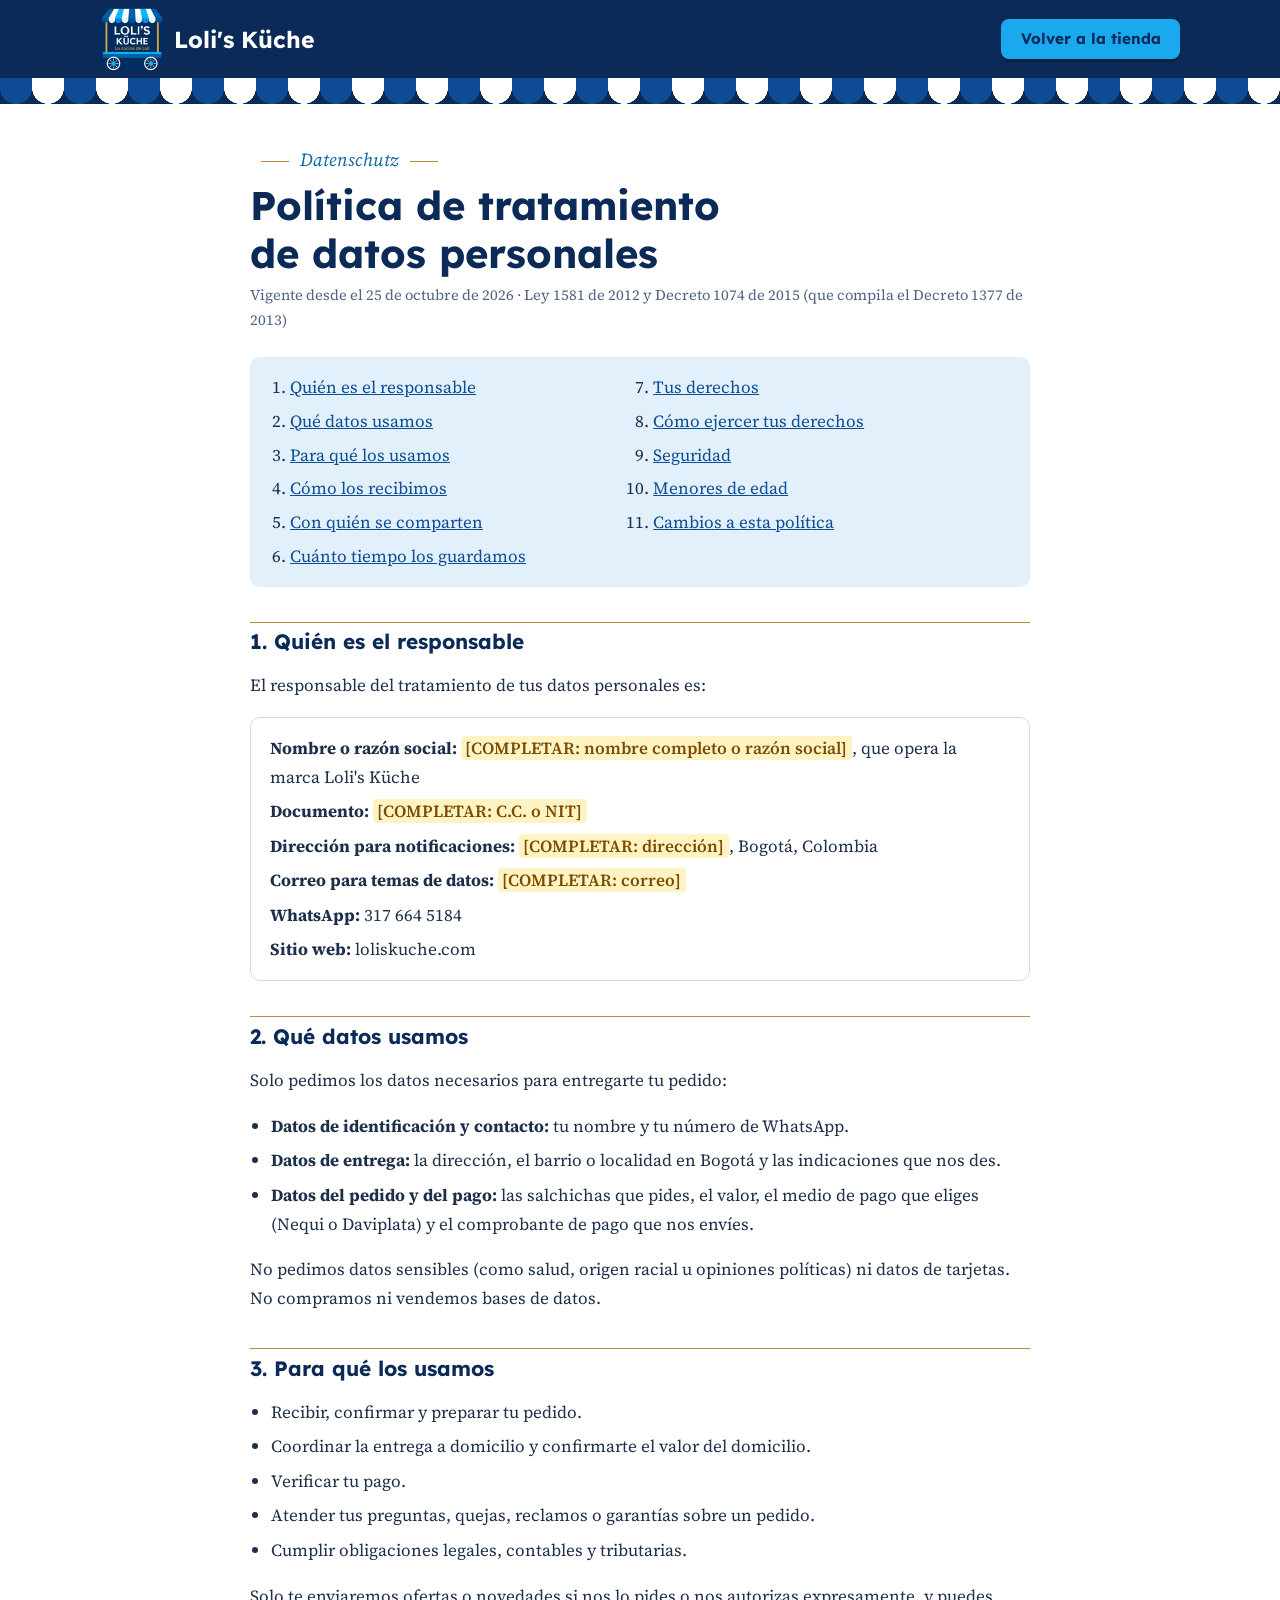
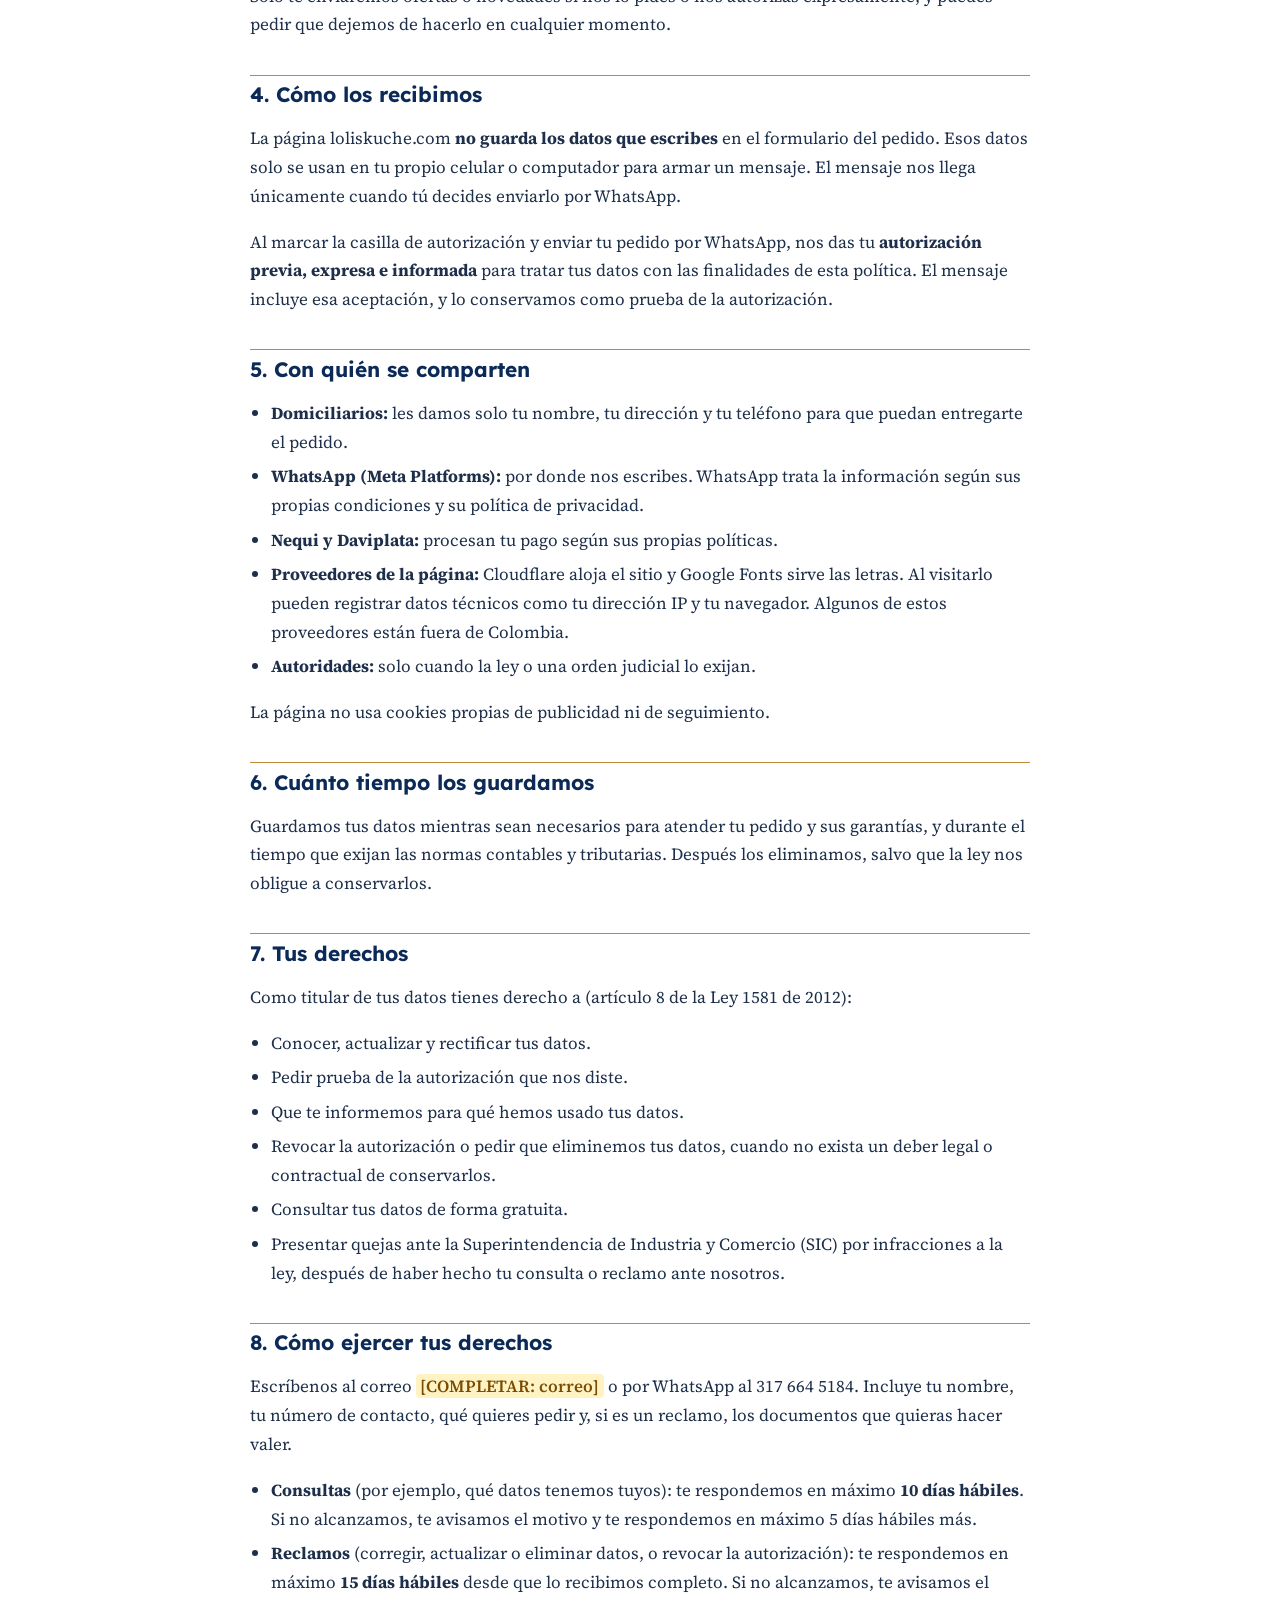
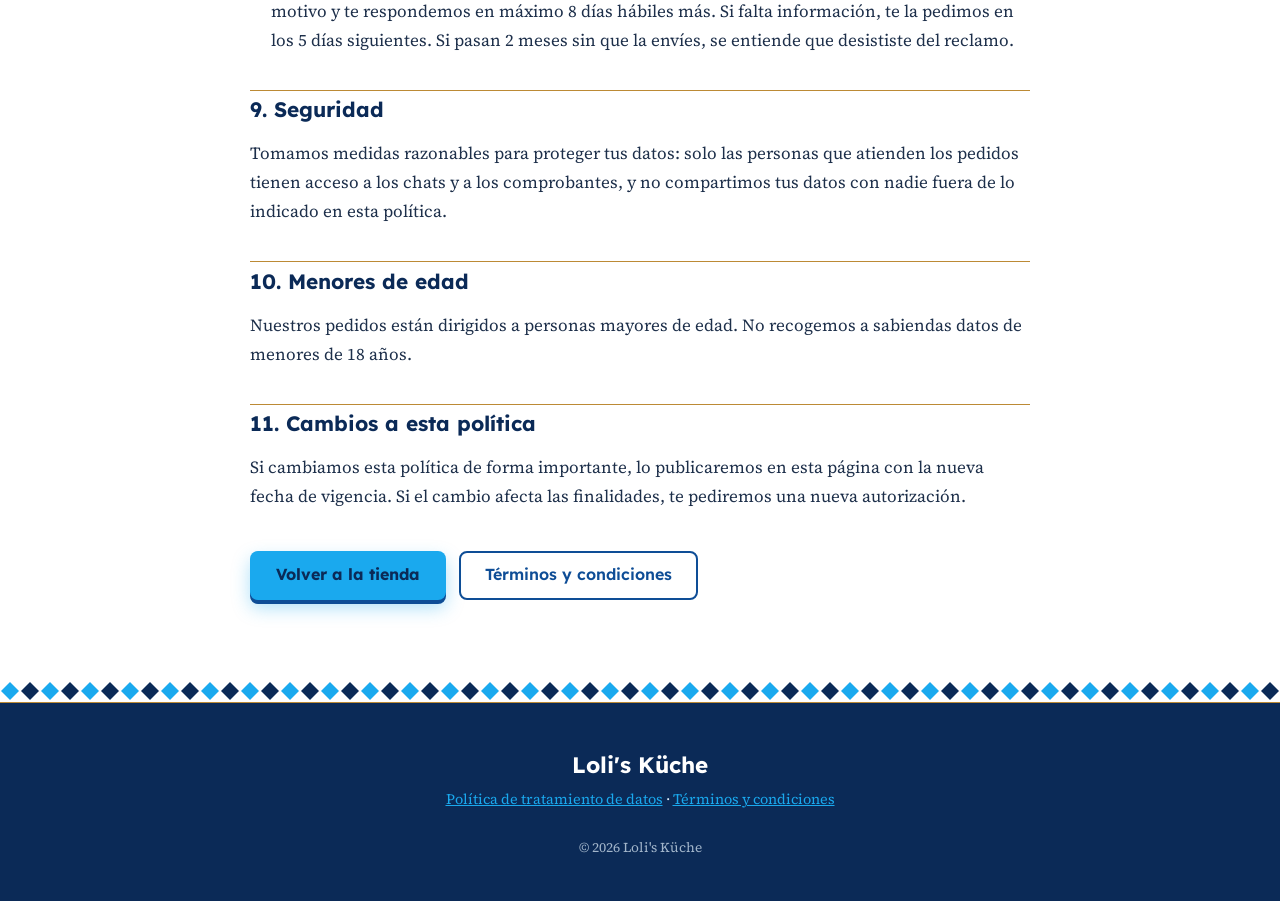
==== privacidad.html @ 1d2d557b "Política de datos, términos y autorización en el pedido - privacidad.html: política de tratamiento d" ====
<!DOCTYPE html>
<html lang="es-CO">
<head>
  <meta charset="utf-8">
  <meta name="viewport" content="width=device-width, initial-scale=1">
  <title>Política de tratamiento de datos | Loli's Küche</title>
  <meta name="description" content="Política de tratamiento de datos personales de Loli's Küche, conforme a la Ley 1581 de 2012: qué datos usamos, para qué, tus derechos y cómo ejercerlos.">
  <link rel="canonical" href="https://loliskuche.com/privacidad">
  <meta name="theme-color" content="#0B2A57">
  <link rel="icon" href="img/marca/logo-mark.png" type="image/png">
  <link rel="preconnect" href="https://fonts.googleapis.com">
  <link rel="preconnect" href="https://fonts.gstatic.com" crossorigin>
  <link href="https://fonts.googleapis.com/css2?family=Lexend:wght@400;600;700&family=Source+Serif+4:ital,wght@0,400;0,600;1,400&display=swap" rel="stylesheet">
  <link rel="stylesheet" href="css/styles.css">
</head>
<body class="legal-page">

  <header class="topbar">
    <div class="topbar__inner wrap">
      <a href="./" class="brand" aria-label="Loli's Küche, volver al inicio">
        <img src="img/marca/logo-mark-128.webp" alt="" class="brand__logo" width="64" height="64">
        <span class="brand__name">Loli's Küche</span>
      </a>
      <a href="./#menu" class="btn btn--cta">Volver a la tienda</a>
    </div>
    <div class="awning" aria-hidden="true"></div>
  </header>

  <main class="legal wrap">
    <p class="eyebrow">Datenschutz</p>
    <h1>Política de tratamiento de datos personales</h1>
    <p class="legal__meta">Vigente desde el 25 de octubre de 2026 · Ley 1581 de 2012 y Decreto 1074 de 2015 (que compila el Decreto 1377 de 2013)</p>

    <nav class="legal__toc" aria-label="Contenido">
      <ol>
        <li><a href="#responsable">Quién es el responsable</a></li>
        <li><a href="#datos">Qué datos usamos</a></li>
        <li><a href="#finalidades">Para qué los usamos</a></li>
        <li><a href="#como">Cómo los recibimos</a></li>
        <li><a href="#terceros">Con quién se comparten</a></li>
        <li><a href="#conservacion">Cuánto tiempo los guardamos</a></li>
        <li><a href="#derechos">Tus derechos</a></li>
        <li><a href="#procedimiento">Cómo ejercer tus derechos</a></li>
        <li><a href="#seguridad">Seguridad</a></li>
        <li><a href="#menores">Menores de edad</a></li>
        <li><a href="#cambios">Cambios a esta política</a></li>
      </ol>
    </nav>

    <section id="responsable">
      <h2>1. Quién es el responsable</h2>
      <p>El responsable del tratamiento de tus datos personales es:</p>
      <ul class="legal__card">
        <li><strong>Nombre o razón social:</strong> <mark class="fill">[COMPLETAR: nombre completo o razón social]</mark>, que opera la marca Loli's Küche</li>
        <li><strong>Documento:</strong> <mark class="fill">[COMPLETAR: C.C. o NIT]</mark></li>
        <li><strong>Dirección para notificaciones:</strong> <mark class="fill">[COMPLETAR: dirección]</mark>, Bogotá, Colombia</li>
        <li><strong>Correo para temas de datos:</strong> <mark class="fill">[COMPLETAR: correo]</mark></li>
        <li><strong>WhatsApp:</strong> 317 664 5184</li>
        <li><strong>Sitio web:</strong> loliskuche.com</li>
      </ul>
    </section>

    <section id="datos">
      <h2>2. Qué datos usamos</h2>
      <p>Solo pedimos los datos necesarios para entregarte tu pedido:</p>
      <ul>
        <li><strong>Datos de identificación y contacto:</strong> tu nombre y tu número de WhatsApp.</li>
        <li><strong>Datos de entrega:</strong> la dirección, el barrio o localidad en Bogotá y las indicaciones que nos des.</li>
        <li><strong>Datos del pedido y del pago:</strong> las salchichas que pides, el valor, el medio de pago que eliges (Nequi o Daviplata) y el comprobante de pago que nos envíes.</li>
      </ul>
      <p>No pedimos datos sensibles (como salud, origen racial u opiniones políticas) ni datos de tarjetas. No compramos ni vendemos bases de datos.</p>
    </section>

    <section id="finalidades">
      <h2>3. Para qué los usamos</h2>
      <ul>
        <li>Recibir, confirmar y preparar tu pedido.</li>
        <li>Coordinar la entrega a domicilio y confirmarte el valor del domicilio.</li>
        <li>Verificar tu pago.</li>
        <li>Atender tus preguntas, quejas, reclamos o garantías sobre un pedido.</li>
        <li>Cumplir obligaciones legales, contables y tributarias.</li>
      </ul>
      <p>Solo te enviaremos ofertas o novedades si nos lo pides o nos autorizas expresamente, y puedes pedir que dejemos de hacerlo en cualquier momento.</p>
    </section>

    <section id="como">
      <h2>4. Cómo los recibimos</h2>
      <p>La página loliskuche.com <strong>no guarda los datos que escribes</strong> en el formulario del pedido. Esos datos solo se usan en tu propio celular o computador para armar un mensaje. El mensaje nos llega únicamente cuando tú decides enviarlo por WhatsApp.</p>
      <p>Al marcar la casilla de autorización y enviar tu pedido por WhatsApp, nos das tu <strong>autorización previa, expresa e informada</strong> para tratar tus datos con las finalidades de esta política. El mensaje incluye esa aceptación, y lo conservamos como prueba de la autorización.</p>
    </section>

    <section id="terceros">
      <h2>5. Con quién se comparten</h2>
      <ul>
        <li><strong>Domiciliarios:</strong> les damos solo tu nombre, tu dirección y tu teléfono para que puedan entregarte el pedido.</li>
        <li><strong>WhatsApp (Meta Platforms):</strong> por donde nos escribes. WhatsApp trata la información según sus propias condiciones y su política de privacidad.</li>
        <li><strong>Nequi y Daviplata:</strong> procesan tu pago según sus propias políticas.</li>
        <li><strong>Proveedores de la página:</strong> Cloudflare aloja el sitio y Google Fonts sirve las letras. Al visitarlo pueden registrar datos técnicos como tu dirección IP y tu navegador. Algunos de estos proveedores están fuera de Colombia.</li>
        <li><strong>Autoridades:</strong> solo cuando la ley o una orden judicial lo exijan.</li>
      </ul>
      <p>La página no usa cookies propias de publicidad ni de seguimiento.</p>
    </section>

    <section id="conservacion">
      <h2>6. Cuánto tiempo los guardamos</h2>
      <p>Guardamos tus datos mientras sean necesarios para atender tu pedido y sus garantías, y durante el tiempo que exijan las normas contables y tributarias. Después los eliminamos, salvo que la ley nos obligue a conservarlos.</p>
    </section>

    <section id="derechos">
      <h2>7. Tus derechos</h2>
      <p>Como titular de tus datos tienes derecho a (artículo 8 de la Ley 1581 de 2012):</p>
      <ul>
        <li>Conocer, actualizar y rectificar tus datos.</li>
        <li>Pedir prueba de la autorización que nos diste.</li>
        <li>Que te informemos para qué hemos usado tus datos.</li>
        <li>Revocar la autorización o pedir que eliminemos tus datos, cuando no exista un deber legal o contractual de conservarlos.</li>
        <li>Consultar tus datos de forma gratuita.</li>
        <li>Presentar quejas ante la Superintendencia de Industria y Comercio (SIC) por infracciones a la ley, después de haber hecho tu consulta o reclamo ante nosotros.</li>
      </ul>
    </section>

    <section id="procedimiento">
      <h2>8. Cómo ejercer tus derechos</h2>
      <p>Escríbenos al correo <mark class="fill">[COMPLETAR: correo]</mark> o por WhatsApp al 317 664 5184. Incluye tu nombre, tu número de contacto, qué quieres pedir y, si es un reclamo, los documentos que quieras hacer valer.</p>
      <ul>
        <li><strong>Consultas</strong> (por ejemplo, qué datos tenemos tuyos): te respondemos en máximo <strong>10 días hábiles</strong>. Si no alcanzamos, te avisamos el motivo y te respondemos en máximo 5 días hábiles más.</li>
        <li><strong>Reclamos</strong> (corregir, actualizar o eliminar datos, o revocar la autorización): te respondemos en máximo <strong>15 días hábiles</strong> desde que lo recibimos completo. Si no alcanzamos, te avisamos el motivo y te respondemos en máximo 8 días hábiles más. Si falta información, te la pedimos en los 5 días siguientes. Si pasan 2 meses sin que la envíes, se entiende que desististe del reclamo.</li>
      </ul>
    </section>

    <section id="seguridad">
      <h2>9. Seguridad</h2>
      <p>Tomamos medidas razonables para proteger tus datos: solo las personas que atienden los pedidos tienen acceso a los chats y a los comprobantes, y no compartimos tus datos con nadie fuera de lo indicado en esta política.</p>
    </section>

    <section id="menores">
      <h2>10. Menores de edad</h2>
      <p>Nuestros pedidos están dirigidos a personas mayores de edad. No recogemos a sabiendas datos de menores de 18 años.</p>
    </section>

    <section id="cambios">
      <h2>11. Cambios a esta política</h2>
      <p>Si cambiamos esta política de forma importante, lo publicaremos en esta página con la nueva fecha de vigencia. Si el cambio afecta las finalidades, te pediremos una nueva autorización.</p>
    </section>

    <p class="legal__back"><a href="./#menu" class="btn btn--cta">Volver a la tienda</a> <a href="terminos.html" class="btn btn--ghost">Términos y condiciones</a></p>
  </main>

  <footer class="footer">
    <div class="rauten rauten--footer" aria-hidden="true"></div>
    <div class="wrap footer__inner">
      <p class="footer__name">Loli's Küche</p>
      <p class="footer__legal"><a href="privacidad.html">Política de tratamiento de datos</a> · <a href="terminos.html">Términos y condiciones</a></p>
      <p class="footer__copy">© 2026 Loli's Küche</p>
    </div>
  </footer>
</body>
</html>
---- css/styles.css ----
/* =========================================================
   Loli's Küche · azul y blanco, como el logo y el pendón del abuelo
   Títulos: Lexend · Texto: Source Serif 4 · Frase del abuelo: Satisfy
   ========================================================= */

:root {
  --navy: #0B2A57;    /* textos, menú superior y pie */
  --blue: #0E4D96;    /* botones */
  --sky: #1AA9EE;     /* detalles */
  --sky-text: #0B6AA6; /* azul cielo más oscuro para textos pequeños sobre fondo claro */
  --pale: #E2F0FB;    /* fondos suaves */
  --gold: #BC8A35;    /* líneas finas */
  --white: #FFFFFF;
  --text: #1d2f4a;
  --muted: #4f6382;

  --font-title: "Lexend", system-ui, sans-serif;
  --font-body: "Source Serif 4", Georgia, serif;
  --font-script: "Satisfy", cursive;

  --radius: 10px;
  --shadow: 0 8px 24px rgba(11, 42, 87, .10);
  --bar-h: 78px;
}

*, *::before, *::after { box-sizing: border-box; }
html { scroll-behavior: smooth; scroll-padding-top: calc(var(--bar-h) + 44px); }
body {
  margin: 0;
  font-family: var(--font-body);
  font-size: 1.0625rem;
  line-height: 1.65;
  color: var(--text);
  background: var(--white);
}
img { max-width: 100%; height: auto; display: block; }
[hidden] { display: none !important; }
a { color: var(--blue); }
h1, h2, h3, h4 { font-family: var(--font-title); font-weight: 700; color: var(--navy); line-height: 1.2; margin: 0; text-wrap: balance; }
:focus-visible { outline: 3px solid var(--sky); outline-offset: 2px; }

.wrap { width: min(1080px, 100% - 32px); margin-inline: auto; }

/* ---------- Botones ---------- */
.btn {
  display: inline-flex; align-items: center; justify-content: center; gap: .55em;
  padding: .85em 1.5em;
  border: 2px solid transparent; border-radius: 8px;
  font: 600 1rem/1.1 var(--font-title);
  text-decoration: none; cursor: pointer;
  transition: background .2s, color .2s, transform .15s;
}
.btn:hover { transform: translateY(-2px); }
.btn--blue { background: var(--blue); color: var(--white); }
.btn--blue:hover { background: var(--navy); }
.btn--sky { background: var(--sky); color: var(--navy); }
.btn--sky:hover { background: var(--white); }
.btn--ghost { border-color: var(--blue); color: var(--blue); background: var(--white); }
.btn--ghost:hover { background: var(--pale); }
.btn--sm { padding: .55em 1.1em; font-size: .9rem; }
.btn--lg { padding: 1em 1.8em; font-size: 1.08rem; }
.btn, .brand__name { white-space: nowrap; }

/* Botón de llamada a la acción: el más visible de la página */
.btn--cta {
  position: relative;
  background: var(--sky); color: var(--navy);
  font-weight: 700;
  box-shadow: 0 4px 0 var(--blue), 0 8px 18px rgba(26, 169, 238, .35);
}
.btn--cta:hover { background: #4cc0f5; transform: translateY(-2px); box-shadow: 0 6px 0 var(--blue), 0 12px 22px rgba(26, 169, 238, .4); }
.btn--cta:active { transform: translateY(2px); box-shadow: 0 2px 0 var(--blue); }
.topbar .btn--cta { padding: .65em 1.15em; font-size: .95rem; box-shadow: 0 3px 0 #08203f; }
.cta-count {
  display: grid; place-items: center;
  min-width: 1.5em; height: 1.5em; padding: 0 .35em;
  border-radius: 999px; background: var(--white); color: var(--blue);
  font-size: .8rem; font-variant-numeric: tabular-nums;
}
.btn--cta.is-bump { animation: bump .35s ease; }
@keyframes bump { 50% { transform: scale(1.1); } }

.sr-only { position: absolute; width: 1px; height: 1px; overflow: hidden; clip: rect(0 0 0 0); white-space: nowrap; }
.btn--block { width: 100%; }
.btn svg { width: 1.3em; height: 1.3em; }

/* ---------- Menú superior + toldo ---------- */
.topbar { position: sticky; top: 0; z-index: 50; }
.topbar__inner {
  height: var(--bar-h);
  display: flex; align-items: center; justify-content: space-between;
}
.topbar { background: var(--navy); }
.brand { display: flex; align-items: center; gap: .6rem; text-decoration: none; color: var(--white); }
.brand__logo { width: 64px; height: 64px; object-fit: contain; border-radius: 10px; }
.brand__name { font: 700 1.45rem var(--font-title); }
.topbar__inner { gap: 1.2rem; }
.brand { margin-right: auto; }
.topbar__nav { display: flex; align-items: center; gap: 1.6rem; }
.topbar__nav a:not(.btn) {
  color: var(--white); text-decoration: none;
  font: 600 .95rem var(--font-title);
}
.topbar__nav a:not(.btn):hover { color: var(--sky); }

.topbar__toggle { display: none; width: 44px; height: 44px; padding: 10px; background: none; border: 0; cursor: pointer; }
.topbar__toggle span { display: block; height: 2px; margin: 5px 0; background: var(--white); transition: transform .25s, opacity .25s; }
.topbar.is-open .topbar__toggle span:nth-child(1) { transform: translateY(7px) rotate(45deg); }
.topbar.is-open .topbar__toggle span:nth-child(2) { opacity: 0; }
.topbar.is-open .topbar__toggle span:nth-child(3) { transform: translateY(-7px) rotate(-45deg); }

/* Toldo a rayas con borde ondulado, como el del carrito */
.awning {
  height: 26px;
  background: repeating-linear-gradient(90deg, var(--blue) 0 32px, var(--white) 32px 64px);
  -webkit-mask: radial-gradient(16px at 16px 10px, #000 98%, transparent) 0 0 / 32px 26px repeat-x,
                linear-gradient(#000 0 0) top / 100% 10px no-repeat;
          mask: radial-gradient(16px at 16px 10px, #000 98%, transparent) 0 0 / 32px 26px repeat-x,
                linear-gradient(#000 0 0) top / 100% 10px no-repeat;
  filter: drop-shadow(0 3px 2px rgba(11, 42, 87, .18));
}

/* ---------- Franja de rombos bávaros ---------- */
.rauten {
  height: 22px;
  border-block: 1px solid var(--gold);
  background: var(--white) url("data:image/svg+xml,%3Csvg xmlns='http://www.w3.org/2000/svg' width='40' height='20'%3E%3Cpath d='M10 1 19 10 10 19 1 10Z' fill='%230B2A57'/%3E%3Cpath d='M30 1 39 10 30 19 21 10Z' fill='%231AA9EE'/%3E%3C/svg%3E") center / 40px 20px repeat-x;
}

/* ---------- Inicio ---------- */
.hero {
  background:
    radial-gradient(circle at 50% 0%, var(--pale), transparent 70%),
    var(--white);
  padding-block: 2.5rem 3.5rem;
  text-align: center;
}
.hero__inner { display: flex; flex-direction: column; align-items: center; }
.hero__logo { width: min(320px, 76vw); margin-bottom: 1.4rem; border-radius: 18px; box-shadow: 0 14px 34px rgba(11, 42, 87, .28); }
.hero__wordmark {
  display: flex; flex-direction: column; margin-bottom: 1rem;
  font: 700 clamp(3rem, 12vw, 5rem)/0.95 var(--font-title); color: var(--navy);
}
.hero__wordmark span:last-child { color: var(--blue); }
.hero__title { font-size: clamp(1.9rem, 5vw, 3rem); max-width: 18em; margin-bottom: 1rem; }
.hero__title span { display: block; margin-top: .25em; font-size: .62em; font-weight: 600; color: var(--blue); }
.hero__lead { max-width: 36em; margin: 0 0 1.8rem; color: var(--muted); font-size: 1.12rem; }
.hero__actions { display: flex; flex-wrap: wrap; gap: .8rem; justify-content: center; margin-bottom: 2rem; }

.badges { list-style: none; padding: 0; margin: 0; display: flex; flex-wrap: wrap; justify-content: center; gap: .5rem; }
.badges li {
  padding: .35em .95em; border-radius: 999px;
  background: var(--pale); color: var(--navy);
  font: 600 .85rem var(--font-title);
}

/* ---------- Secciones ---------- */
.section { padding-block: clamp(3.5rem, 8vw, 6rem); }
.section--pale { background: var(--pale); }
.section__head { text-align: center; margin-bottom: 2.5rem; }
.section__title { font-size: clamp(1.9rem, 4.5vw, 2.6rem); }
.section__sub { margin: .7rem auto 0; max-width: 34em; color: var(--muted); }
.eyebrow {
  margin: 0 0 .35rem;
  font: italic 400 1.15rem var(--font-body);
  color: var(--sky-text);
}
.eyebrow::before, .eyebrow::after {
  content: ""; display: inline-block; vertical-align: middle;
  width: 28px; height: 1px; background: var(--gold); margin: 0 .6em;
}

/* ---------- Historia ---------- */
.story { display: grid; grid-template-columns: minmax(0, 5fr) minmax(0, 7fr); gap: clamp(2rem, 6vw, 4.5rem); align-items: center; }
.story__figure { margin: 0; position: relative; justify-self: center; width: min(340px, 100%); }
.arch {
  border: 2px solid var(--gold);
  border-radius: 999px 999px 12px 12px;
  padding: 8px;
  background: var(--white);
}
.arch img, .arch__empty {
  width: 100%; aspect-ratio: 4 / 5; object-fit: cover;
  border-radius: 999px 999px 6px 6px;
}
.arch__empty {
  display: flex; flex-direction: column; align-items: center; justify-content: center; gap: .8rem;
  background: var(--pale); color: var(--muted); font: 600 .9rem var(--font-title);
}
.arch__empty[hidden] { display: none; }
.edelweiss.story__flower { position: absolute; width: 64px; height: 64px; top: 58%; right: -22px; }
.story__figure figcaption {
  text-align: center; margin-top: .8rem;
  font: italic 1rem var(--font-body); color: var(--muted);
}
.story__text .section__title { margin-bottom: 1rem; }
.story__text p { margin: 0 0 1rem; }
.story__quote {
  margin: 0 0 1.4rem;
  font: 400 clamp(1.7rem, 4vw, 2.3rem)/1.25 var(--font-script);
  color: var(--blue);
}
.renewed {
  margin: 1.6rem 0;
  padding: 1.1rem 1.3rem;
  background: var(--pale);
  border-radius: var(--radius);
}
.renewed__title { font: 700 1rem var(--font-title); letter-spacing: .08em; text-transform: uppercase; color: var(--navy); margin: 0 0 .3rem !important; }
.renewed p:last-child { margin: 0; }

.values { list-style: none; padding: 0; margin: 0; display: flex; flex-wrap: wrap; gap: .6rem 1.4rem; }
.values li { display: flex; align-items: center; gap: .45rem; font: 600 .95rem var(--font-title); color: var(--navy); }

.edelweiss { width: 26px; height: 26px; flex: none; }
.edelweiss--lg { width: 72px; height: 72px; }

/* ---------- Menú ---------- */
.menu-group + .menu-group { margin-top: 2.5rem; }
.menu-group__title {
  display: flex; flex-wrap: wrap; align-items: baseline; gap: .3rem .8rem;
  font-size: 1.25rem; padding-bottom: .6rem; margin-bottom: 1rem;
  border-bottom: 1px solid var(--gold);
}
.menu-group__title span { font: italic 400 1rem var(--font-body); color: var(--muted); }

.menu-list { list-style: none; padding: 0; margin: 0; display: grid; grid-template-columns: repeat(auto-fill, minmax(min(100%, 320px), 1fr)); gap: 1rem; }
.item {
  display: grid; grid-template-columns: minmax(0, 1fr) auto; grid-template-areas: "photo photo" "info price" "info qty";
  gap: .4rem 1rem; align-items: center;
  padding: 1.1rem 1.2rem;
  background: var(--white); border-radius: var(--radius);
  border: 2px solid transparent;
  transition: border-color .2s;
}
.item.is-picked { border-color: var(--sky); }
.item__info { grid-area: info; }
.item h4 { font-size: 1.15rem; }
.item__info p { margin: .2rem 0 0; color: var(--muted); font-size: .98rem; }
.item__price { grid-area: price; margin: 0; text-align: right; font: 700 1.1rem var(--font-title); color: var(--blue); font-variant-numeric: tabular-nums; }

.qty { grid-area: qty; display: flex; align-items: center; gap: .3rem; justify-self: end; }
.qty__btn {
  width: 34px; height: 34px; border-radius: 50%;
  border: 2px solid var(--blue); background: var(--white); color: var(--blue);
  font: 700 1.1rem/1 var(--font-title); cursor: pointer;
}
.qty__btn:hover { background: var(--blue); color: var(--white); }
.qty__val { min-width: 1.6em; text-align: center; font: 700 1rem var(--font-title); color: var(--navy); font-variant-numeric: tabular-nums; }

.note { text-align: center; margin: 2rem 0 0; color: var(--muted); }

/* ---------- Pedidos ---------- */
.steps { list-style: none; padding: 0; margin: 0 0 3rem; display: grid; grid-template-columns: repeat(3, minmax(0, 1fr)); gap: 1.2rem; }
.steps li { display: flex; gap: .9rem; align-items: flex-start; }
.steps__n {
  flex: none; display: grid; place-items: center;
  width: 42px; height: 42px; border-radius: 50%;
  background: var(--navy); color: var(--white);
  font: 700 1.1rem var(--font-title);
  box-shadow: 0 0 0 3px var(--white), 0 0 0 4px var(--gold);
}

.order {
  display: grid; grid-template-columns: minmax(0, 1fr) minmax(0, 1fr); gap: 1.5rem;
  padding: clamp(1.2rem, 4vw, 2rem);
  border: 1px solid var(--gold); border-radius: var(--radius);
  background: var(--white); box-shadow: var(--shadow);
}
.order h3 { font-size: 1.3rem; margin-bottom: .8rem; }
.order__lines { list-style: none; padding: 0; margin: 0; }
.order__lines li { display: flex; justify-content: space-between; gap: 1rem; padding: .45rem 0; border-bottom: 1px dashed #c9dcef; font-variant-numeric: tabular-nums; }
.order__empty { margin: 0; color: var(--muted); }
.order__total { display: flex; justify-content: space-between; margin: .9rem 0 0; font: 600 1.05rem var(--font-title); color: var(--navy); }
.order__total strong { color: var(--blue); font-variant-numeric: tabular-nums; }
.order__hint { margin: .5rem 0 0; font-size: .92rem; color: var(--muted); }

.field { display: flex; flex-direction: column; margin: 0 0 1rem; }
.field label, .field legend { font: 600 .88rem var(--font-title); color: var(--navy); margin-bottom: .35rem; }
.field input[type="text"] {
  font: inherit; padding: .65em .8em;
  border: 1.5px solid #b9d3ea; border-radius: 8px; background: var(--white); color: var(--text);
}
.field input[type="text"]:focus { outline: none; border-color: var(--sky); box-shadow: 0 0 0 3px rgba(26, 169, 238, .25); }
.field--radio { border: 0; padding: 0; flex-direction: row; flex-wrap: wrap; gap: .4rem 1.4rem; }
.field--radio legend { width: 100%; padding: 0; }
.field--radio label { display: flex; align-items: center; gap: .4rem; font: 400 1rem var(--font-body); color: var(--text); margin: 0; }
.field--radio input { accent-color: var(--blue); width: 18px; height: 18px; }

.template { margin-top: 2rem; }
.template summary { cursor: pointer; font: 600 1rem var(--font-title); color: var(--blue); }
.template__help { margin: .8rem 0; color: var(--muted); font-size: .98rem; }
.template textarea {
  display: block; width: 100%; margin: 0 0 .9rem; padding: 1rem 1.2rem; resize: vertical;
  background: var(--pale); border: 1.5px solid #b9d3ea; border-left: 3px solid var(--sky); border-radius: 8px;
  font: .95rem/1.6 ui-monospace, "SFMono-Regular", Menlo, monospace; color: var(--navy);
}
.template textarea:focus { outline: none; border-color: var(--sky); box-shadow: 0 0 0 3px rgba(26, 169, 238, .25); }
.template__actions { display: flex; flex-wrap: wrap; gap: .6rem; }
.template .copy-msg { margin: .6rem 0 0; }

.city-notice {
  display: flex; align-items: center; gap: .7rem;
  max-width: 640px; margin: 0 auto 2.5rem; padding: .9rem 1.2rem;
  background: var(--pale); border: 1px solid var(--gold); border-radius: var(--radius);
  color: var(--navy);
}
.city-notice svg { width: 26px; height: 26px; flex: none; color: var(--blue); }
.badge--city { display: inline-flex; align-items: center; gap: .35em; background: var(--navy) !important; color: var(--white) !important; }
.badge--city svg { width: 1.05em; height: 1.05em; color: var(--sky); }

/* ---------- Preguntas frecuentes ---------- */
.faq { max-width: 760px; }
.faq details { border-bottom: 1px solid #c9dcef; }
.faq summary {
  display: flex; justify-content: space-between; gap: 1rem;
  padding: 1.05rem 0; cursor: pointer; list-style: none;
  font: 600 1.08rem var(--font-title); color: var(--navy);
}
.faq summary::-webkit-details-marker { display: none; }
.faq summary::after { content: "+"; color: var(--sky); font-size: 1.3rem; line-height: 1; }
.faq details[open] summary::after { content: "−"; }
.faq details p { margin: 0 0 1.1rem; color: var(--muted); }

.template pre {
  margin: 1rem 0; padding: 1rem 1.2rem; white-space: pre-wrap;
  background: var(--pale); border-radius: 8px; border-left: 3px solid var(--sky);
  font: .95rem/1.6 ui-monospace, "SFMono-Regular", Menlo, monospace; color: var(--navy);
}
.copy-msg { margin-left: .8rem; font-size: .92rem; color: var(--muted); }

/* ---------- Contacto ---------- */
.contact { display: grid; grid-template-columns: repeat(auto-fit, minmax(min(100%, 190px), 1fr)); gap: 1rem; }
.contact__card {
  display: flex; flex-direction: column; gap: .2rem;
  padding: 1.3rem; border-radius: var(--radius);
  background: var(--white); color: var(--text); text-decoration: none;
  border-top: 3px solid var(--blue);
}
a.contact__card:hover { border-top-color: var(--sky); box-shadow: var(--shadow); }
.contact__label { font: 600 .78rem var(--font-title); letter-spacing: .12em; text-transform: uppercase; color: var(--sky-text); }
.contact__card strong { font: 700 1.15rem var(--font-title); color: var(--navy); }
.contact__card span:last-child { font-size: .95rem; color: var(--muted); }

/* ---------- Pie ---------- */
.footer { background: var(--navy); color: var(--pale); text-align: center; }
.footer a { color: var(--sky); }
.footer a:hover { color: var(--white); }
.rauten--footer { border-top: 0; }
.footer__inner { padding-block: 3rem 2rem; display: flex; flex-direction: column; align-items: center; }
.footer__logo { width: 150px; height: auto; border-radius: 14px; margin-bottom: .6rem; }
.footer__name { font: 700 1.4rem var(--font-title); color: var(--white); margin: 0 0 .3rem; }
.footer p { margin: 0 0 .6rem; }
.footer__bye { font: 400 2rem var(--font-script); color: var(--sky); margin-top: .6rem !important; }
.footer__copy { font-size: .85rem; opacity: .7; margin-top: 1rem !important; }

/* ---------- WhatsApp flotante ---------- */
/* ---------- Barra de pedido ---------- */
.cart-bar {
  position: fixed; left: 0; right: 0; bottom: 0; z-index: 55;
  display: flex; align-items: center; justify-content: space-between; gap: 1rem;
  padding: .7rem max(16px, calc((100% - 1080px) / 2));
  background: var(--navy); color: var(--white);
  box-shadow: 0 -6px 18px rgba(11, 42, 87, .25);
}
.cart-bar__info { font: 400 1rem var(--font-title); font-variant-numeric: tabular-nums; }
.footer__nap { font-style: normal; font-size: .92rem; color: #c9dcef; margin: .4rem 0 .6rem; line-height: 1.7; }
.wa-float.is-raised { bottom: 84px; }

.wa-float {
  position: fixed; right: 18px; bottom: 18px; z-index: 60;
  display: grid; place-items: center; width: 58px; height: 58px; border-radius: 50%;
  background: #25D366; color: var(--white); box-shadow: 0 6px 18px rgba(0, 0, 0, .25);
  transition: transform .2s;
}
.wa-float:hover { transform: scale(1.08); }
.wa-float svg { width: 30px; height: 30px; }

@media (prefers-reduced-motion: reduce) {
  html { scroll-behavior: auto; }
  *, *::before, *::after { transition: none !important; }
}

/* ---------- Responsive ---------- */
@media (max-width: 900px) {
  .contact { grid-template-columns: repeat(2, minmax(0, 1fr)); }
}
@media (max-width: 760px) {
  .topbar__toggle { display: block; }
  .topbar__nav {
    position: absolute; top: var(--bar-h); left: 0; right: 0;
    flex-direction: column; align-items: stretch; gap: 0;
    background: var(--navy); padding: .4rem 16px 1.2rem;
    display: none;
  }
  .topbar.is-open .topbar__nav { display: flex; }
  .topbar__nav a:not(.btn) { padding: .85rem 0; border-bottom: 1px solid rgba(255, 255, 255, .12); }

  .topbar.is-open .awning { visibility: hidden; }

  .story, .order { grid-template-columns: minmax(0, 1fr); }
  .edelweiss.story__flower { right: -8px; }
  .steps { grid-template-columns: minmax(0, 1fr); }
}
@media (max-width: 480px) {
  .brand__name { font-size: 1.2rem; }
  .cta-extra { display: none; }
  .topbar .btn--cta { padding: .6em .9em; }
  .contact { grid-template-columns: minmax(0, 1fr); }
  .item { grid-template-columns: minmax(0, 1fr); grid-template-areas: "photo" "info" "price" "qty"; }
  .item__price { text-align: left; }
  .qty { justify-self: start; }
}


/* =========================================================
   Orientación: siempre saber dónde estás
   ========================================================= */

.topbar__nav a[aria-current] { color: var(--sky); box-shadow: inset 0 -2px 0 var(--sky); }

.step-pill {
  display: inline-block; margin: .8rem 0 0; padding: .35em 1em;
  border-radius: 999px; background: var(--navy); color: var(--white);
  font: 600 .9rem var(--font-title);
}

/* Cambio de sección: desvanecer, saltar y aparecer */

.menu-next { margin-top: 2rem; text-align: center; }
.menu-next__hint { margin: 0; color: var(--muted); font-style: italic; }

/* Botón verde de WhatsApp */
.btn--wa { background: #15803d; color: var(--white); box-shadow: 0 4px 0 #0e5a2b; }
.btn--wa:hover { background: #166534; }
.btn--wa:active { transform: translateY(2px); box-shadow: 0 2px 0 #0e5a2b; }

.order__change { margin-top: 1rem; }
.order__error {
  margin: 0 0 .9rem; padding: .7rem .9rem; border-radius: 8px;
  background: #fdecec; color: #a11d1d; font: 600 .95rem var(--font-title);
}
.req, .optional { font-weight: 400; color: var(--muted); font-size: .85em; }
.field input.is-invalid { border-color: #c62828; box-shadow: 0 0 0 3px rgba(198, 40, 40, .15); }

/* Aviso corto al agregar o quitar */
.toast {
  position: fixed; left: 50%; bottom: 24px; z-index: 80;
  transform: translateX(-50%);
  width: max-content; max-width: calc(100% - 32px);
  padding: .8rem 1.2rem; border-radius: 12px;
  background: var(--navy); color: var(--white);
  font: 600 .98rem var(--font-title); text-align: center;
  box-shadow: 0 10px 26px rgba(11, 42, 87, .35);
  animation: toast-in .25s ease;
}
.toast.is-out { opacity: 0; transition: opacity .25s; }
@keyframes toast-in { from { opacity: 0; transform: translate(-50%, 10px); } }

/* Barra inferior (solo celular) */
.tabbar { display: none; }

@media (max-width: 760px) {
  body { padding-bottom: calc(68px + env(safe-area-inset-bottom, 0px)); }
  .topbar__nav, #navCta, .wa-float, .cart-bar { display: none !important; }

  .tabbar {
    position: fixed; left: 0; right: 0; bottom: 0; z-index: 70;
    display: grid; grid-template-columns: repeat(5, 1fr);
    padding: 6px 6px calc(6px + env(safe-area-inset-bottom, 0px));
    background: var(--navy);
    box-shadow: 0 -4px 16px rgba(11, 42, 87, .3);
  }
  .tabbar a {
    display: flex; flex-direction: column; align-items: center; gap: 2px;
    padding: 6px 2px; border-radius: 10px;
    color: var(--pale); text-decoration: none;
    font: 600 .78rem var(--font-title);
  }
  .tabbar svg { width: 24px; height: 24px; }
  .tabbar a[aria-current] { background: var(--sky); color: var(--navy); }
  .tabbar__icon { position: relative; display: block; height: 24px; }
  .tabbar__badge {
    position: absolute; top: -6px; right: -12px;
    min-width: 20px; height: 20px; padding: 0 5px; border-radius: 999px;
    display: grid; place-items: center;
    background: #15803d; color: var(--white); font-size: .72rem;
    border: 2px solid var(--navy);
  }
  .toast { bottom: calc(80px + env(safe-area-inset-bottom, 0px)); }
}
#menuNext { white-space: normal; max-width: 100%; }

/* Señal para bajar */
.scroll-hint {
  position: fixed; left: 50%; bottom: 24px; z-index: 65;
  display: inline-flex; flex-direction: column; align-items: center; gap: 0;
  transform: translateX(-50%);
  padding: .55rem 1.1rem .35rem; border: 0; border-radius: 999px;
  background: var(--navy); color: var(--white);
  font: 600 .9rem var(--font-title); cursor: pointer;
  box-shadow: 0 8px 20px rgba(11, 42, 87, .35);
  transition: opacity .3s, transform .3s;
}
.scroll-hint svg { width: 22px; height: 22px; color: var(--sky); animation: hint-bounce 1.2s ease-in-out infinite; }
.scroll-hint.is-gone { opacity: 0; transform: translate(-50%, 12px); pointer-events: none; }
@keyframes hint-bounce { 0%, 100% { transform: translateY(-2px); } 50% { transform: translateY(5px); } }

@media (max-width: 760px) {
  .scroll-hint { bottom: calc(86px + env(safe-area-inset-bottom, 0px)); }

  /* El carrito de la barra inferior es el botón principal */
  .tabbar { overflow: visible; }
  .tabbar a.tabbar__cta { position: relative; color: var(--white); background: none; padding-top: 0; }
  .tabbar__cta .tabbar__icon {
    display: grid; place-items: center;
    width: 58px; height: 58px; margin-top: -26px; margin-bottom: 1px;
    border-radius: 50%; background: var(--sky); color: var(--navy);
    border: 4px solid var(--navy);
    box-shadow: 0 6px 14px rgba(0, 0, 0, .3);
  }
  .tabbar__cta .tabbar__icon svg { width: 28px; height: 28px; }
  .tabbar__cta .tabbar__badge { top: -4px; right: -6px; }
  .tabbar a.tabbar__cta[aria-current] { background: none; color: var(--sky); }
  .tabbar__cta.has-items .tabbar__icon { animation: cta-ring 1.8s ease-out infinite; }
  @keyframes cta-ring {
    0% { box-shadow: 0 0 0 0 rgba(26, 169, 238, .7), 0 6px 14px rgba(0, 0, 0, .3); }
    70%, 100% { box-shadow: 0 0 0 14px rgba(26, 169, 238, 0), 0 6px 14px rgba(0, 0, 0, .3); }
  }
}
@media (prefers-reduced-motion: reduce) {
  .scroll-hint svg, .tabbar__cta.has-items .tabbar__icon { animation: none; }
}
@media (max-width: 760px) {
  .hero { padding-block: 1.5rem 3rem; }
  .hero__logo { width: min(210px, 56vw); margin-bottom: 1rem; }
  .scroll-hint { padding: .4rem 1rem .25rem; font-size: .85rem; }
}
@media (max-width: 760px) {
  .hero__actions .btn--ghost { display: none; }
}
.topbar .btn--cta[aria-current] { outline: 2px solid var(--white); outline-offset: 3px; }

/* Respuesta inmediata al tocar un botón de la barra inferior */
.tabbar a { transition: background-color .2s ease, color .2s ease, transform .12s ease; -webkit-tap-highlight-color: transparent; }
.tabbar a:active { transform: scale(.94); }


/* Fotos de las salchichas en el menú */
.item { overflow: hidden; align-content: start; }
.item__photo {
  grid-area: photo;
  width: calc(100% + 2.4rem); max-width: none; margin: -1.1rem -1.2rem .5rem;
  aspect-ratio: 4 / 3; object-fit: cover;
  background: var(--pale);
}
.item__photo--empty {
  display: flex; flex-direction: column; align-items: center; justify-content: center; gap: .6rem;
  background:
    url("data:image/svg+xml,%3Csvg xmlns='http://www.w3.org/2000/svg' width='40' height='20'%3E%3Cpath d='M10 1 19 10 10 19 1 10Z' fill='%23E2F0FB'/%3E%3Cpath d='M30 1 39 10 30 19 21 10Z' fill='%23cfe5f7'/%3E%3C/svg%3E") 0 0 / 40px 20px,
    var(--white);
  color: var(--muted); font: 600 .9rem var(--font-title);
}
.item.is-picked .item__photo { filter: saturate(1.08); }

/* Salchicha no disponible */
.soldout {
  display: inline-block; margin-left: .4em; padding: .15em .6em; vertical-align: middle;
  border-radius: 999px; background: var(--navy); color: var(--white);
  font: 600 .72rem var(--font-title); letter-spacing: .02em;
}
.item--unavailable .item__photo--empty span { color: var(--navy); font-size: 1rem; }
.item--unavailable .item__price { color: var(--muted); }
.qty__btn:disabled { opacity: .35; cursor: not-allowed; background: var(--white); color: var(--blue); }

/* Logo del menú superior en el celular */
@media (max-width: 760px) {
  :root { --bar-h: 70px; }
  .brand__logo { width: 56px; height: 56px; }
}

/* Íconos SVG reutilizables: fuera de la vista */
.sprite { position: absolute; width: 0; height: 0; overflow: hidden; }
/* Al llegar con teclado a una sección no se dibuja un borde alrededor de toda la sección */
section[tabindex="-1"]:focus { outline: none; }
/* En el computador el menú superior ya muestra las secciones: la señal para bajar solo va en el celular */
@media (min-width: 761px) {
  .scroll-hint { display: none; }
}

/* ---------- Autorización de datos en el pedido ---------- */
.consent {
  margin: 0 0 1rem; padding: .8rem .9rem;
  background: var(--pale); border: 1.5px solid #b9d3ea; border-radius: 8px;
}
.consent label { display: flex; gap: .6rem; align-items: flex-start; font-size: .95rem; line-height: 1.5; cursor: pointer; }
.consent input { flex: none; width: 20px; height: 20px; margin-top: .15rem; accent-color: var(--blue); }
.consent__note { margin: .5rem 0 0 1.85rem; font-size: .85rem; color: var(--muted); }
.consent.is-invalid { border-color: #c62828; box-shadow: 0 0 0 3px rgba(198, 40, 40, .15); }
.footer__legal { font-size: .9rem; }

/* ---------- Páginas legales (privacidad y términos) ---------- */
.legal-page { padding-bottom: 0 !important; }
.legal-page .topbar__inner { gap: 1rem; }
.legal { max-width: 780px; padding-block: 2.5rem 4rem; }
.legal h1 { font-size: clamp(1.8rem, 5vw, 2.5rem); margin-bottom: .4rem; }
.legal h2 { font-size: 1.3rem; margin: 2.2rem 0 .7rem; padding-top: .4rem; border-top: 1px solid var(--gold); }
.legal p, .legal li { line-height: 1.7; }
.legal ul, .legal ol { padding-left: 1.3rem; display: grid; gap: .35rem; }
.legal__meta { color: var(--muted); font-size: .92rem; margin: 0 0 1.5rem; }
.legal__toc { background: var(--pale); border-radius: var(--radius); padding: 1rem 1.2rem; }
.legal__toc ol { margin: 0; columns: 2; display: block; }
.legal__toc li { margin-bottom: .3rem; }
.legal__card { list-style: none; padding: 1rem 1.2rem !important; background: var(--white); border: 1px solid #c9dcef; border-radius: var(--radius); }
.legal section { scroll-margin-top: calc(var(--bar-h) + 40px); }
.legal__back { display: flex; flex-wrap: wrap; gap: .8rem; margin-top: 2.5rem; }
mark.fill { background: #fff3c4; color: #7a4b00; padding: 0 .25em; border-radius: 4px; font-weight: 600; }
@media (max-width: 760px) {
  .legal-page .topbar .btn--cta { display: inline-flex !important; padding: .55em .9em; font-size: .85rem; }
  .legal__toc ol { columns: 1; }
}
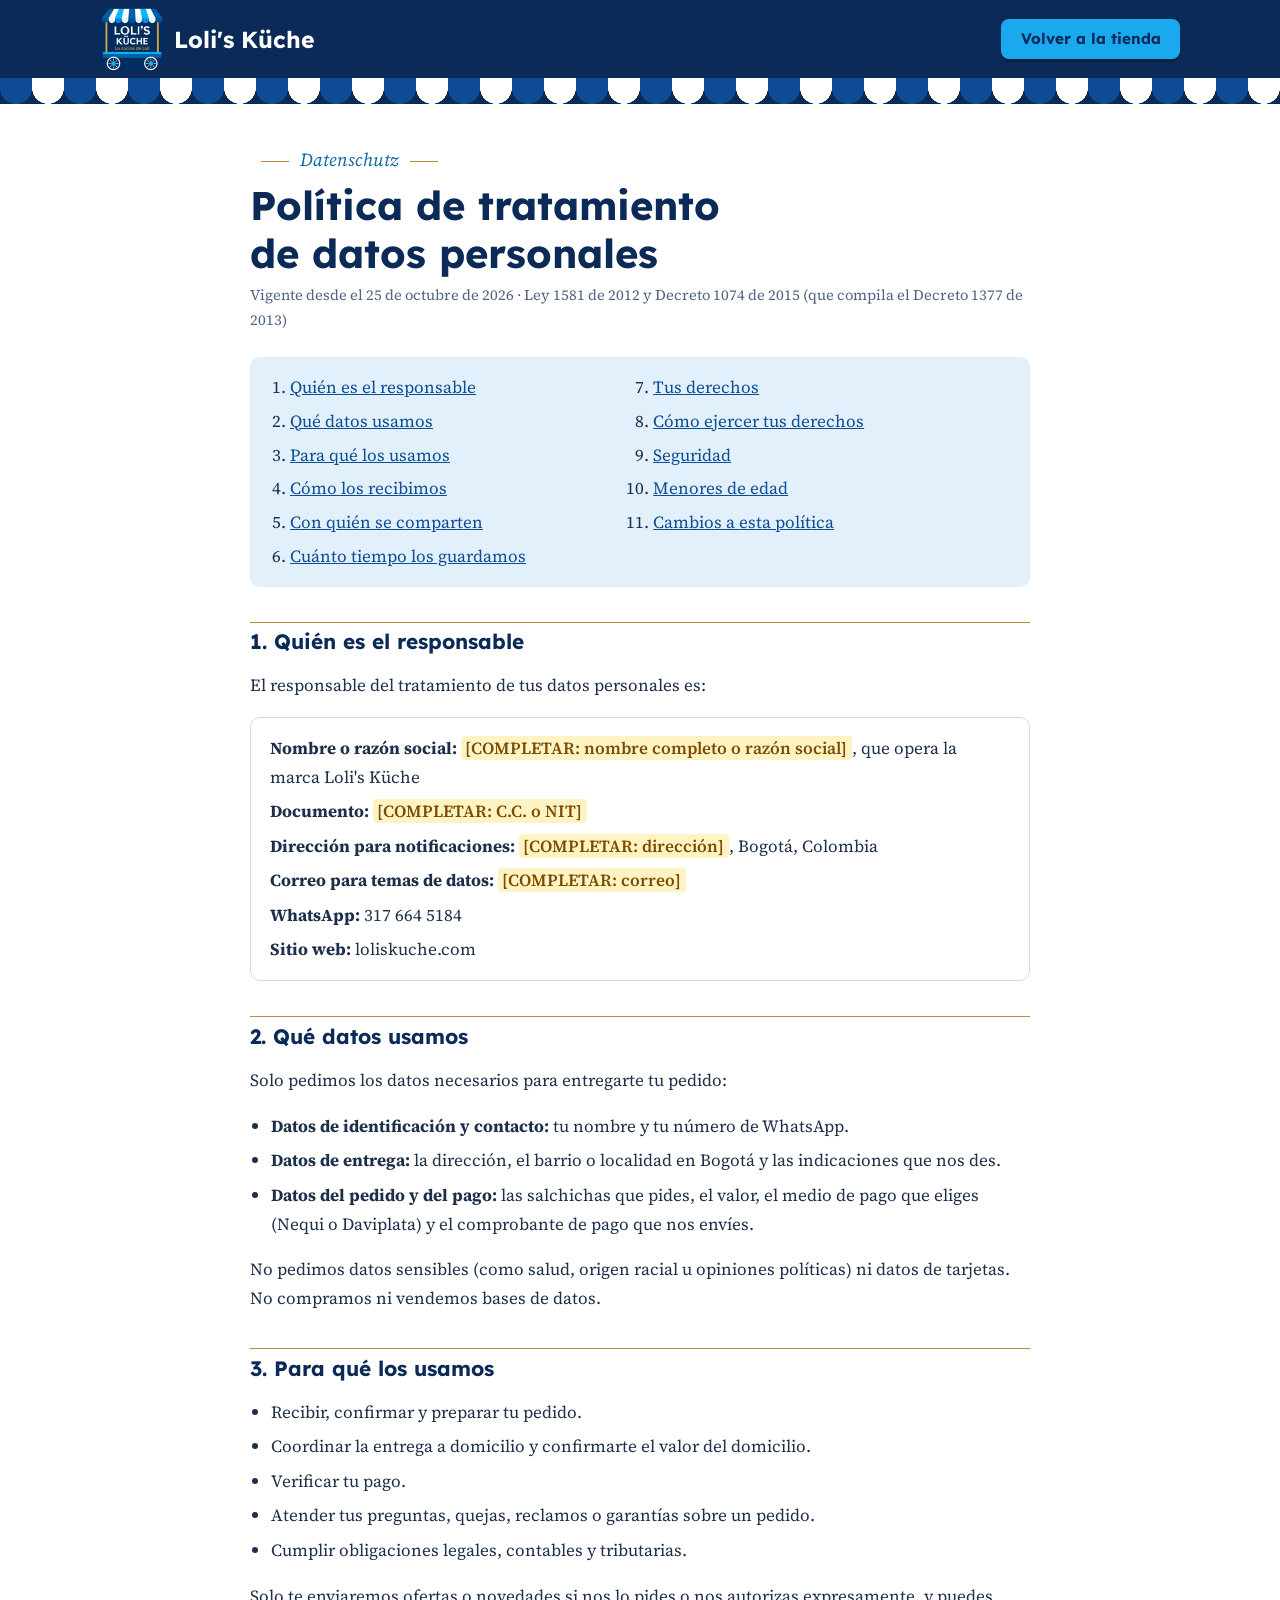
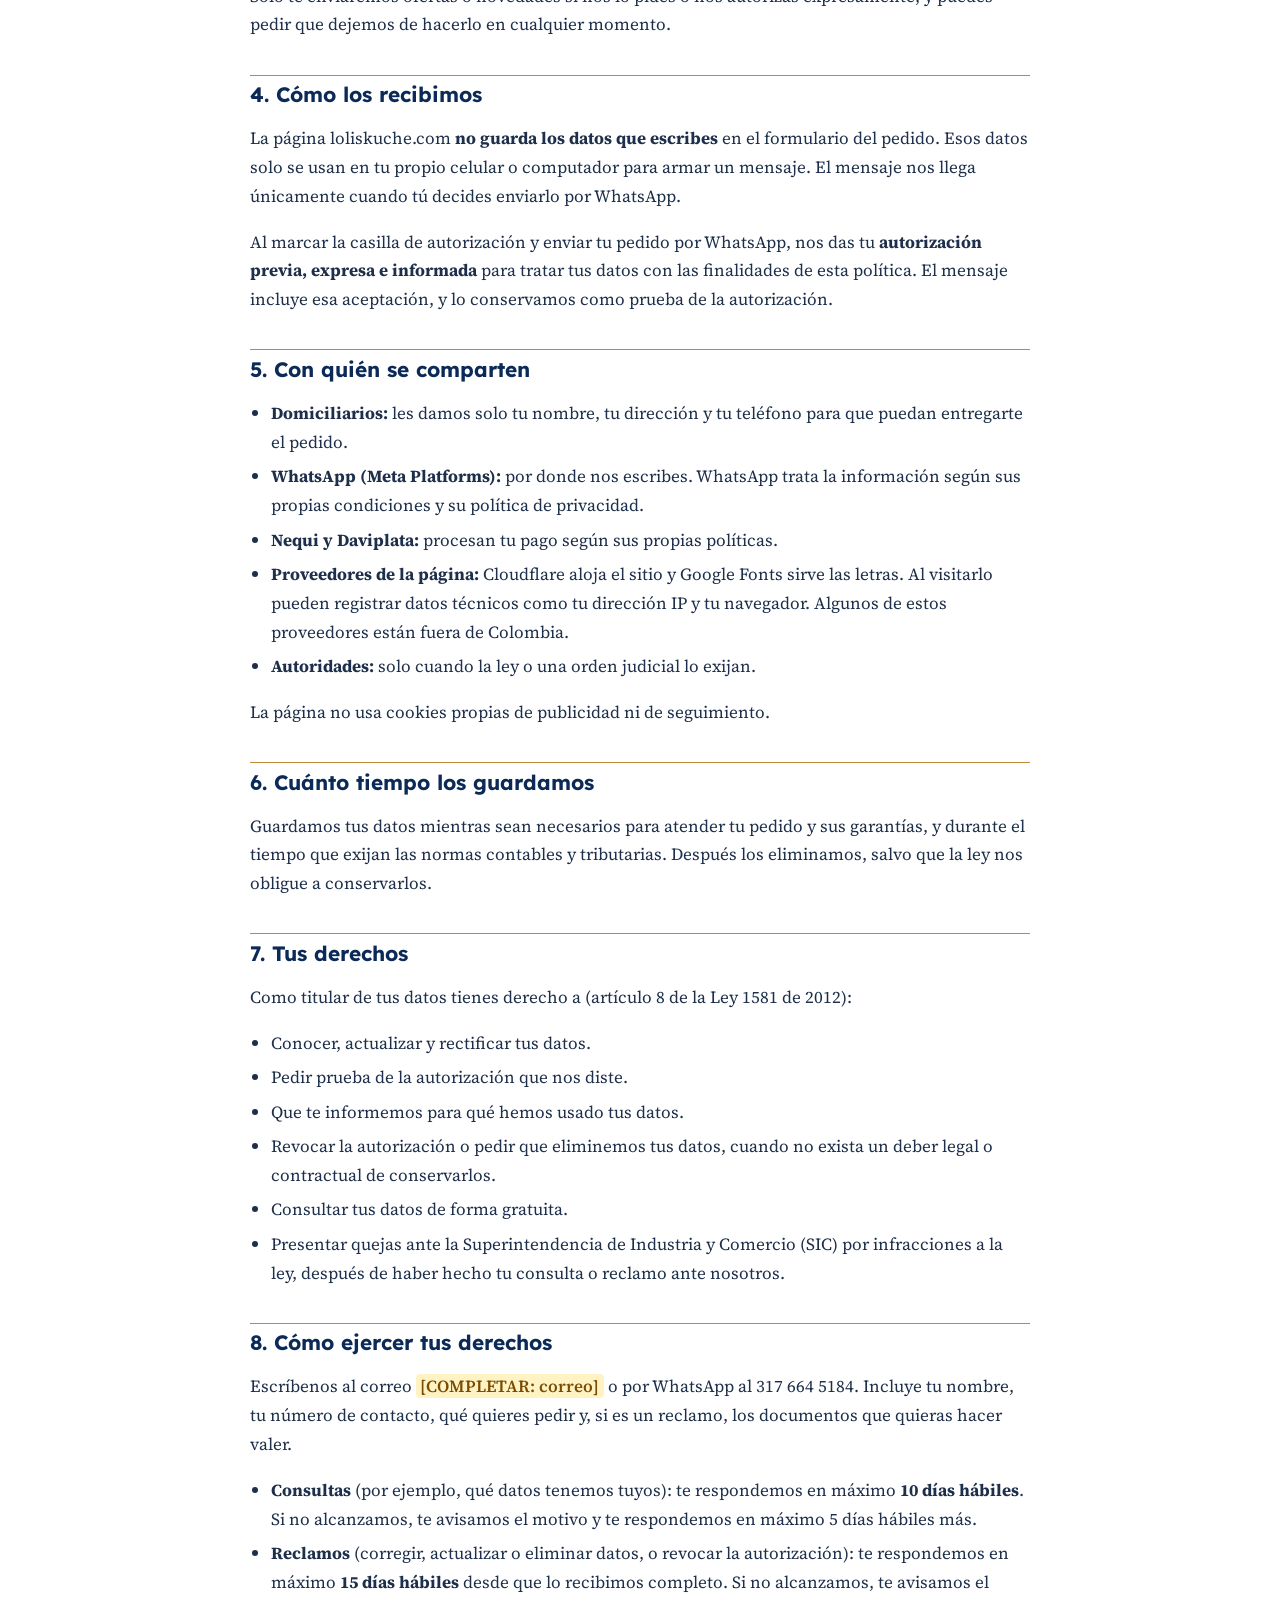
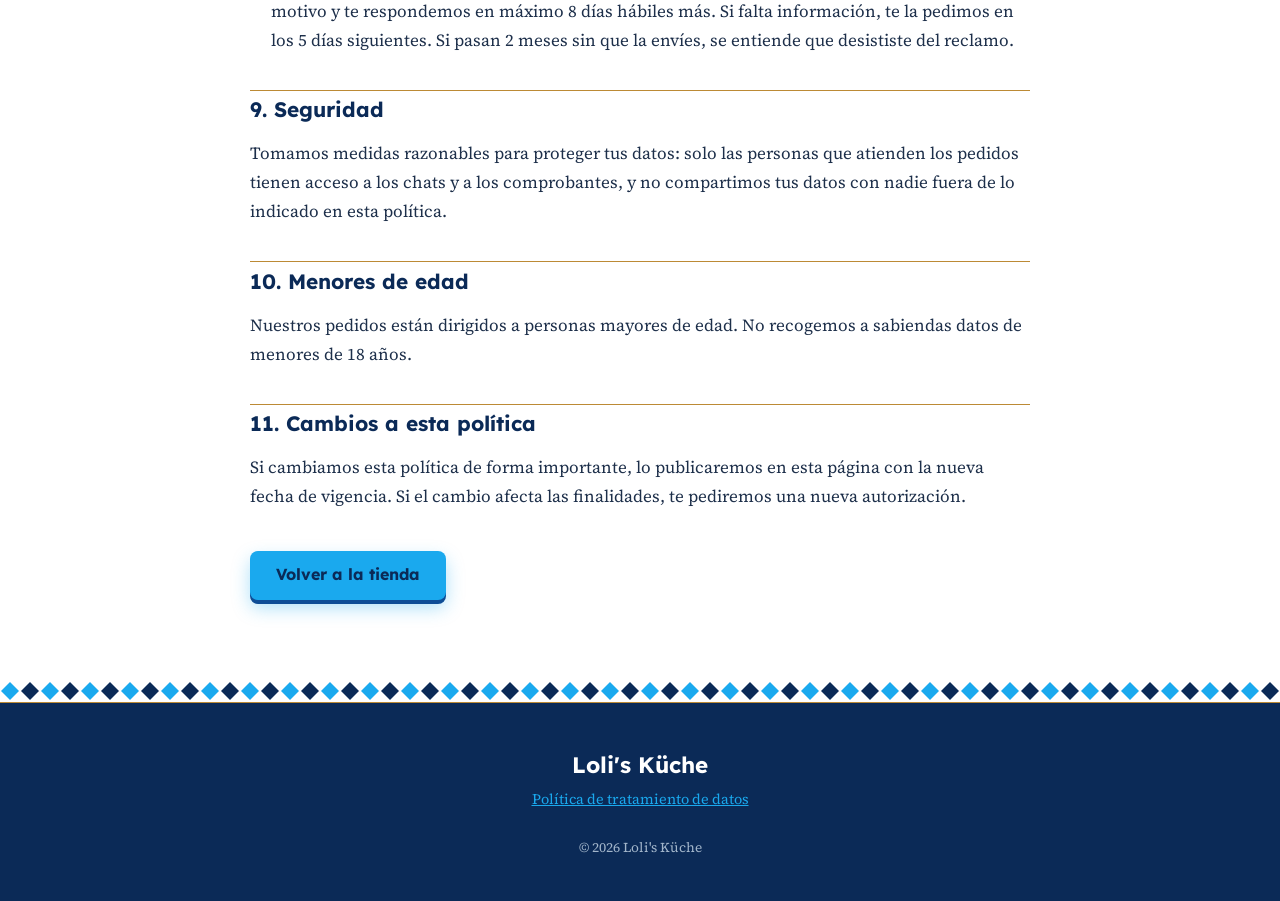
==== commit 72463b50: "Dejar solo la política de datos Se quitan los términos y condiciones (terminos.html) y sus enlaces; " ====
--- a/privacidad.html
+++ b/privacidad.html
@@ -143,14 +143,14 @@
       <p>Si cambiamos esta política de forma importante, lo publicaremos en esta página con la nueva fecha de vigencia. Si el cambio afecta las finalidades, te pediremos una nueva autorización.</p>
     </section>
 
-    <p class="legal__back"><a href="./#menu" class="btn btn--cta">Volver a la tienda</a> <a href="terminos.html" class="btn btn--ghost">Términos y condiciones</a></p>
+    <p class="legal__back"><a href="./#menu" class="btn btn--cta">Volver a la tienda</a></p>
   </main>
 
   <footer class="footer">
     <div class="rauten rauten--footer" aria-hidden="true"></div>
     <div class="wrap footer__inner">
       <p class="footer__name">Loli's Küche</p>
-      <p class="footer__legal"><a href="privacidad.html">Política de tratamiento de datos</a> · <a href="terminos.html">Términos y condiciones</a></p>
+      <p class="footer__legal"><a href="privacidad.html">Política de tratamiento de datos</a></p>
       <p class="footer__copy">© 2026 Loli's Küche</p>
     </div>
   </footer>
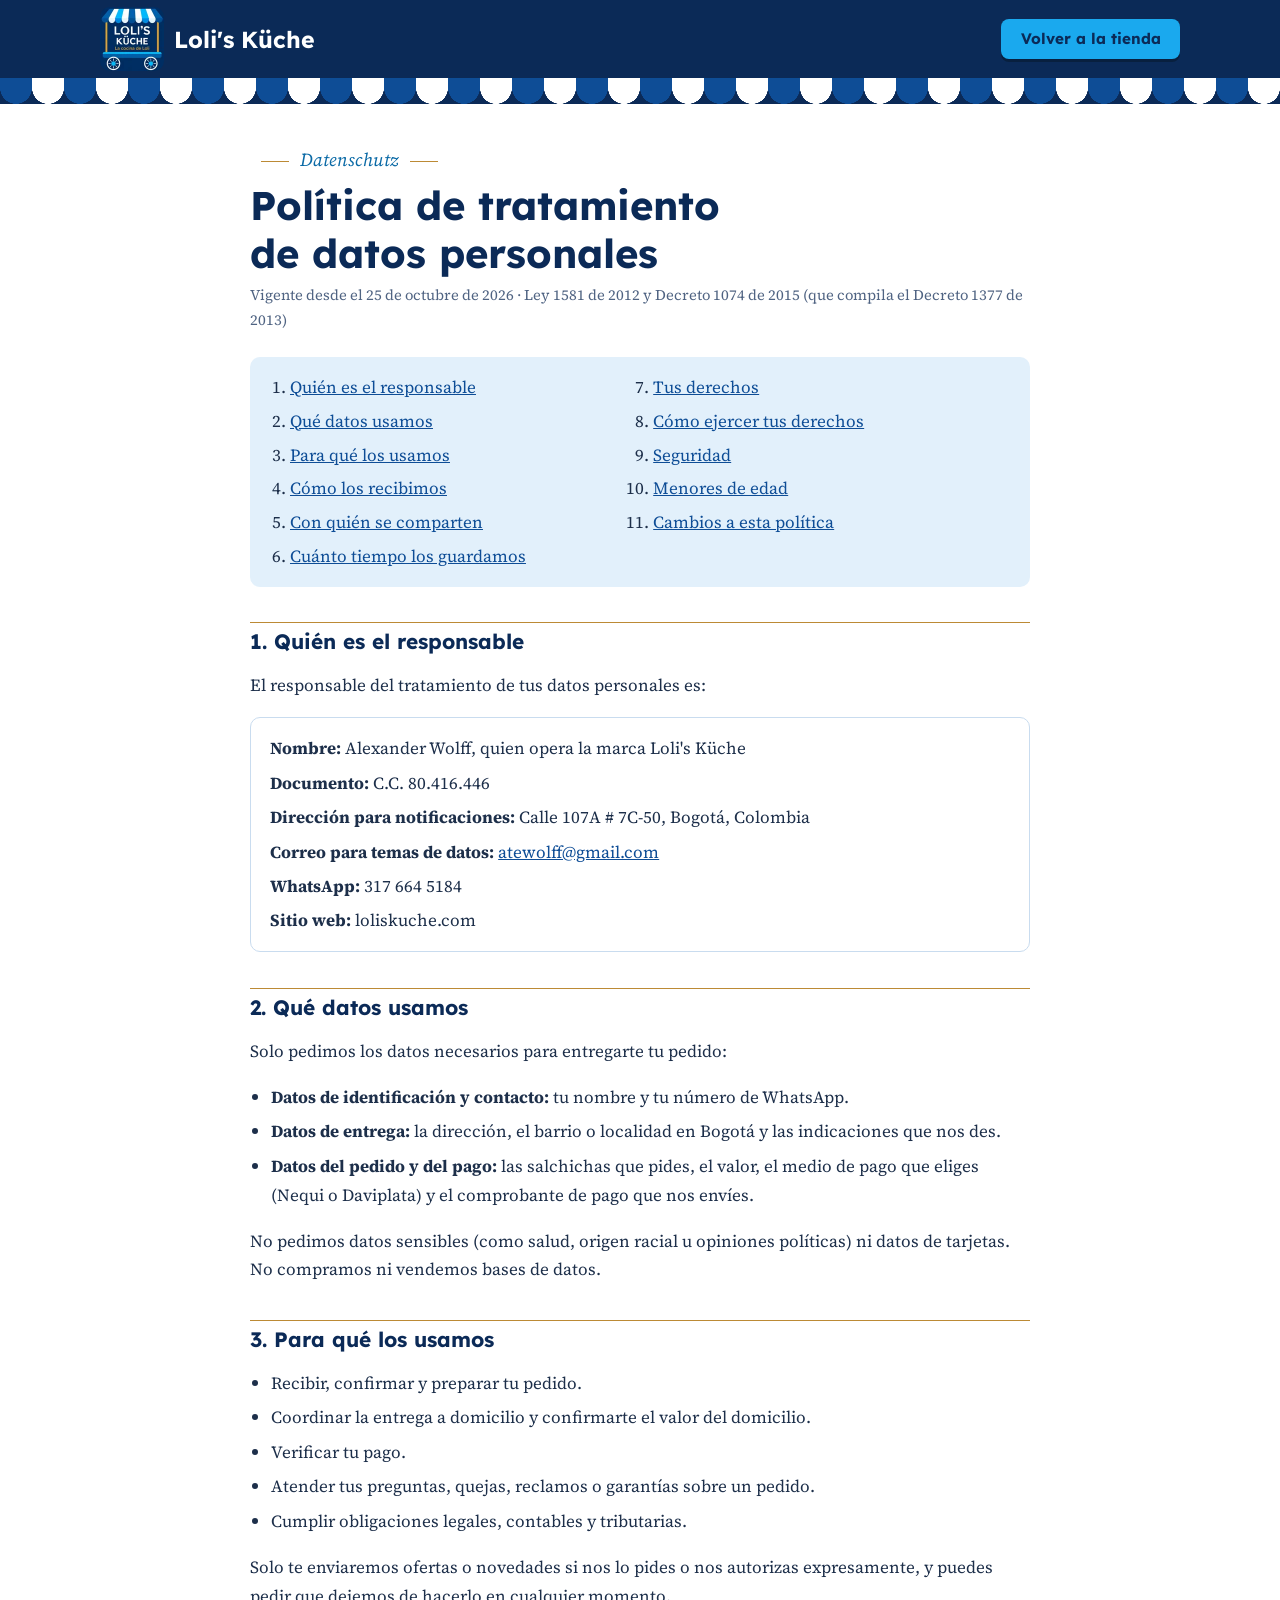
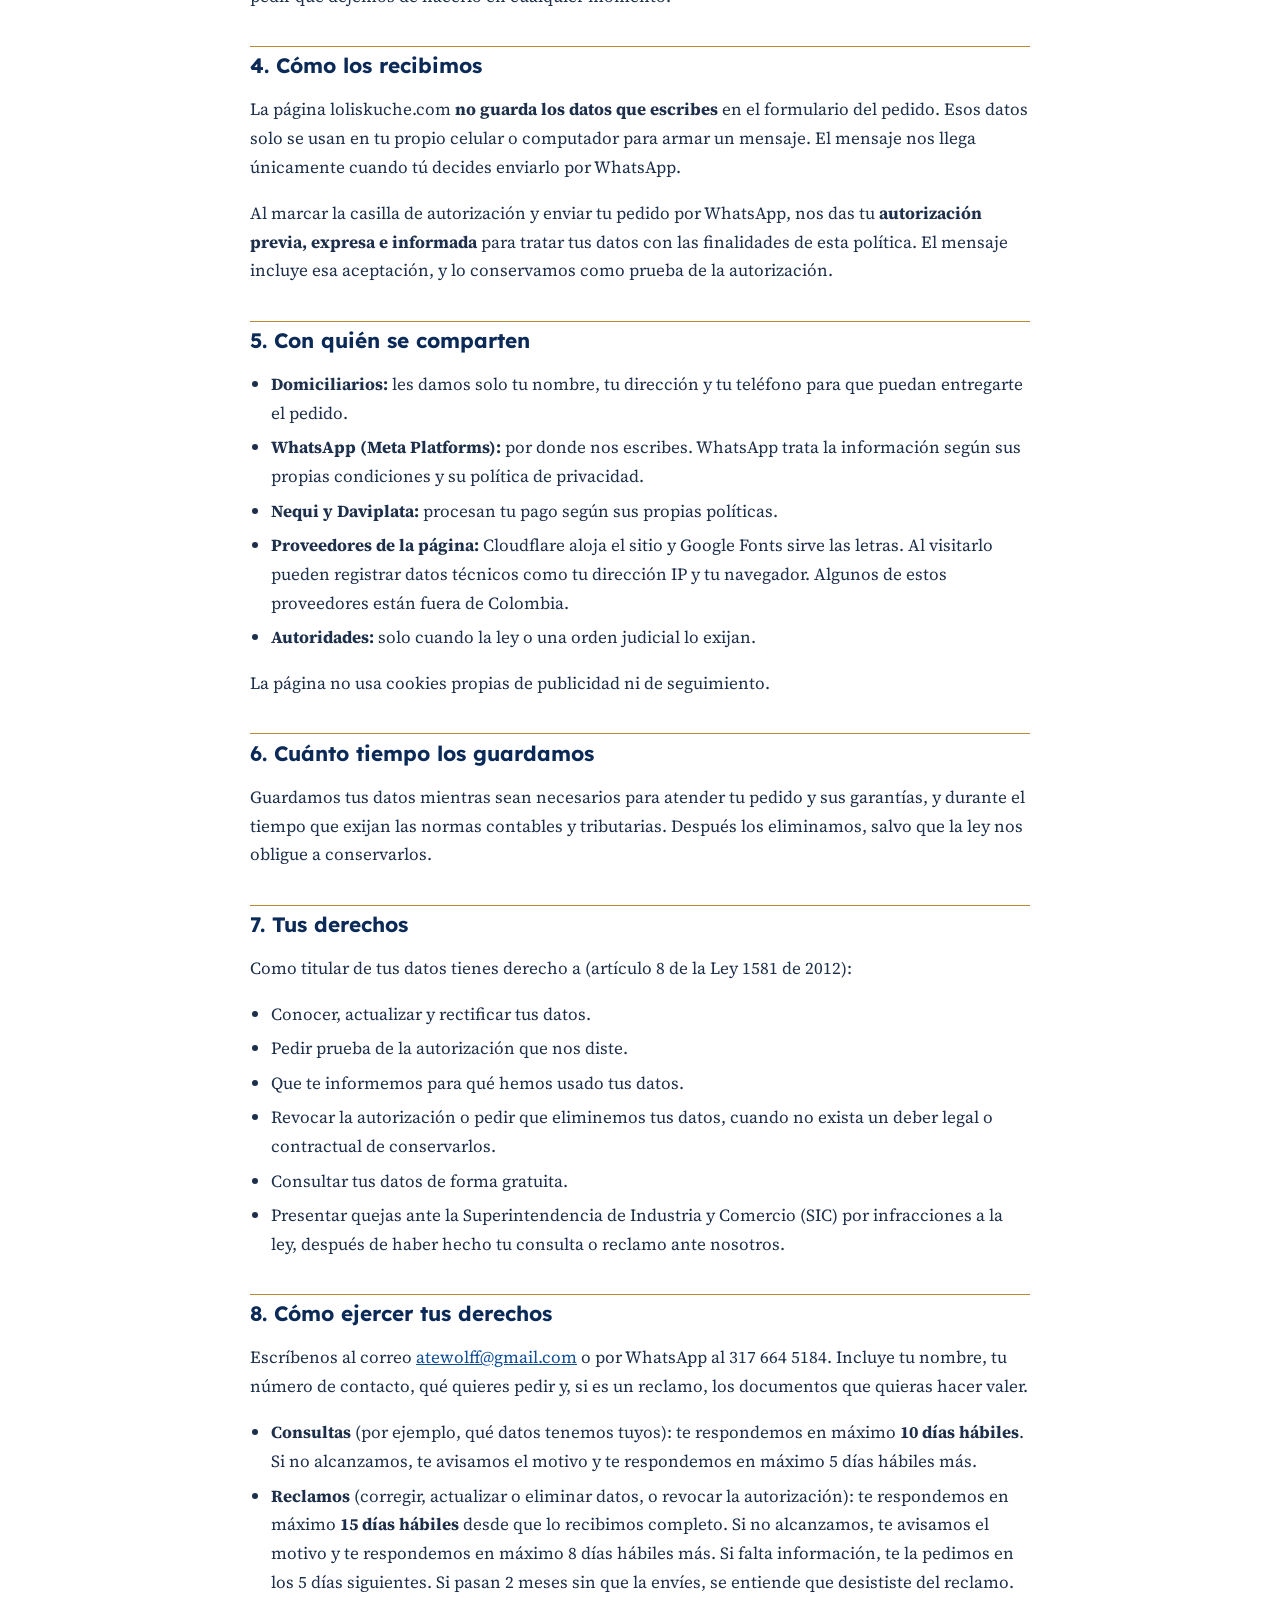
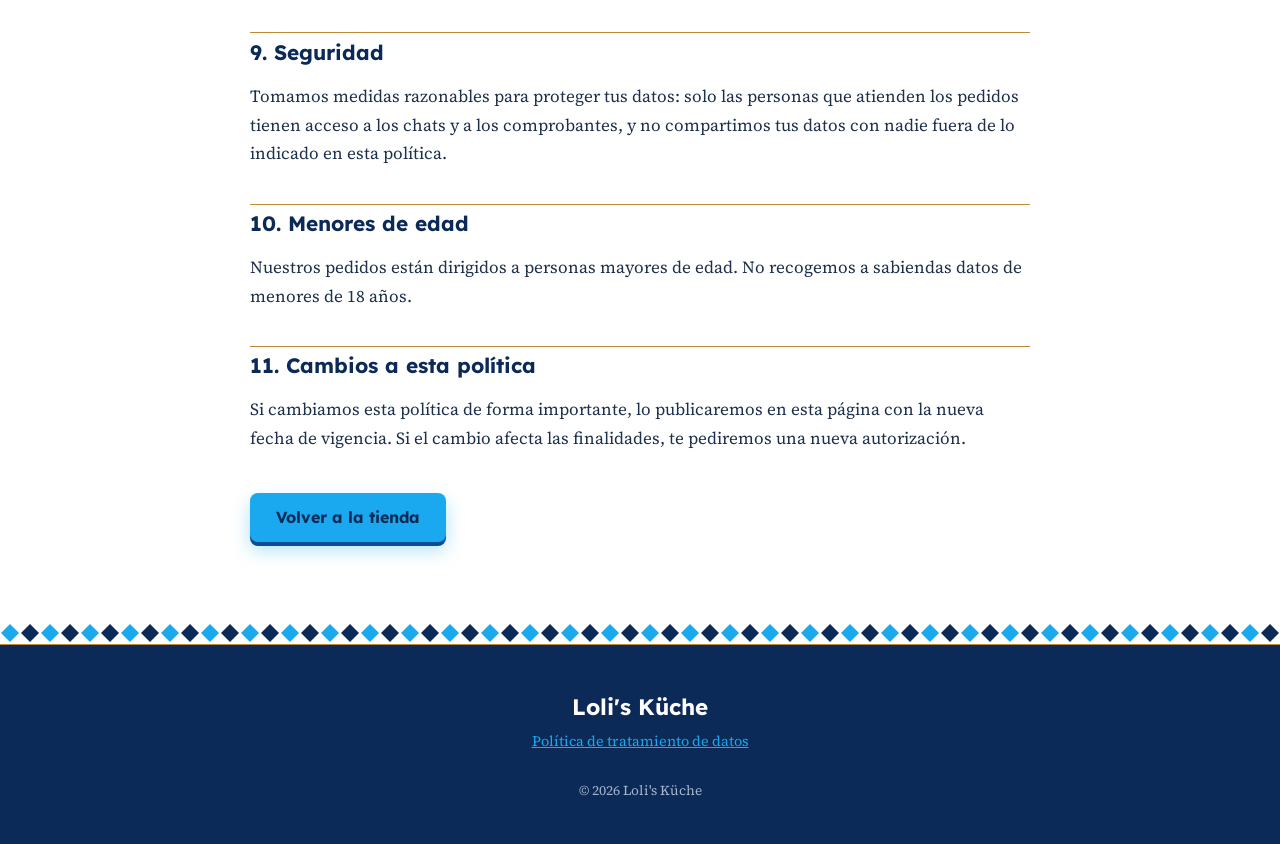
==== commit e3d3726a: "Datos del responsable en la política de datos Co-Authored-By: Claude Opus 5.5 <noreply@anthropic.com" ====
--- a/privacidad.html
+++ b/privacidad.html
@@ -51,10 +51,10 @@
       <h2>1. Quién es el responsable</h2>
       <p>El responsable del tratamiento de tus datos personales es:</p>
       <ul class="legal__card">
-        <li><strong>Nombre o razón social:</strong> <mark class="fill">[COMPLETAR: nombre completo o razón social]</mark>, que opera la marca Loli's Küche</li>
-        <li><strong>Documento:</strong> <mark class="fill">[COMPLETAR: C.C. o NIT]</mark></li>
-        <li><strong>Dirección para notificaciones:</strong> <mark class="fill">[COMPLETAR: dirección]</mark>, Bogotá, Colombia</li>
-        <li><strong>Correo para temas de datos:</strong> <mark class="fill">[COMPLETAR: correo]</mark></li>
+        <li><strong>Nombre:</strong> Alexander Wolff, quien opera la marca Loli's Küche</li>
+        <li><strong>Documento:</strong> C.C. 80.416.446</li>
+        <li><strong>Dirección para notificaciones:</strong> Calle 107A # 7C-50, Bogotá, Colombia</li>
+        <li><strong>Correo para temas de datos:</strong> <a href="mailto:atewolff@gmail.com">atewolff@gmail.com</a></li>
         <li><strong>WhatsApp:</strong> 317 664 5184</li>
         <li><strong>Sitio web:</strong> loliskuche.com</li>
       </ul>
@@ -121,7 +121,7 @@
 
     <section id="procedimiento">
       <h2>8. Cómo ejercer tus derechos</h2>
-      <p>Escríbenos al correo <mark class="fill">[COMPLETAR: correo]</mark> o por WhatsApp al 317 664 5184. Incluye tu nombre, tu número de contacto, qué quieres pedir y, si es un reclamo, los documentos que quieras hacer valer.</p>
+      <p>Escríbenos al correo <a href="mailto:atewolff@gmail.com">atewolff@gmail.com</a> o por WhatsApp al 317 664 5184. Incluye tu nombre, tu número de contacto, qué quieres pedir y, si es un reclamo, los documentos que quieras hacer valer.</p>
       <ul>
         <li><strong>Consultas</strong> (por ejemplo, qué datos tenemos tuyos): te respondemos en máximo <strong>10 días hábiles</strong>. Si no alcanzamos, te avisamos el motivo y te respondemos en máximo 5 días hábiles más.</li>
         <li><strong>Reclamos</strong> (corregir, actualizar o eliminar datos, o revocar la autorización): te respondemos en máximo <strong>15 días hábiles</strong> desde que lo recibimos completo. Si no alcanzamos, te avisamos el motivo y te respondemos en máximo 8 días hábiles más. Si falta información, te la pedimos en los 5 días siguientes. Si pasan 2 meses sin que la envíes, se entiende que desististe del reclamo.</li>
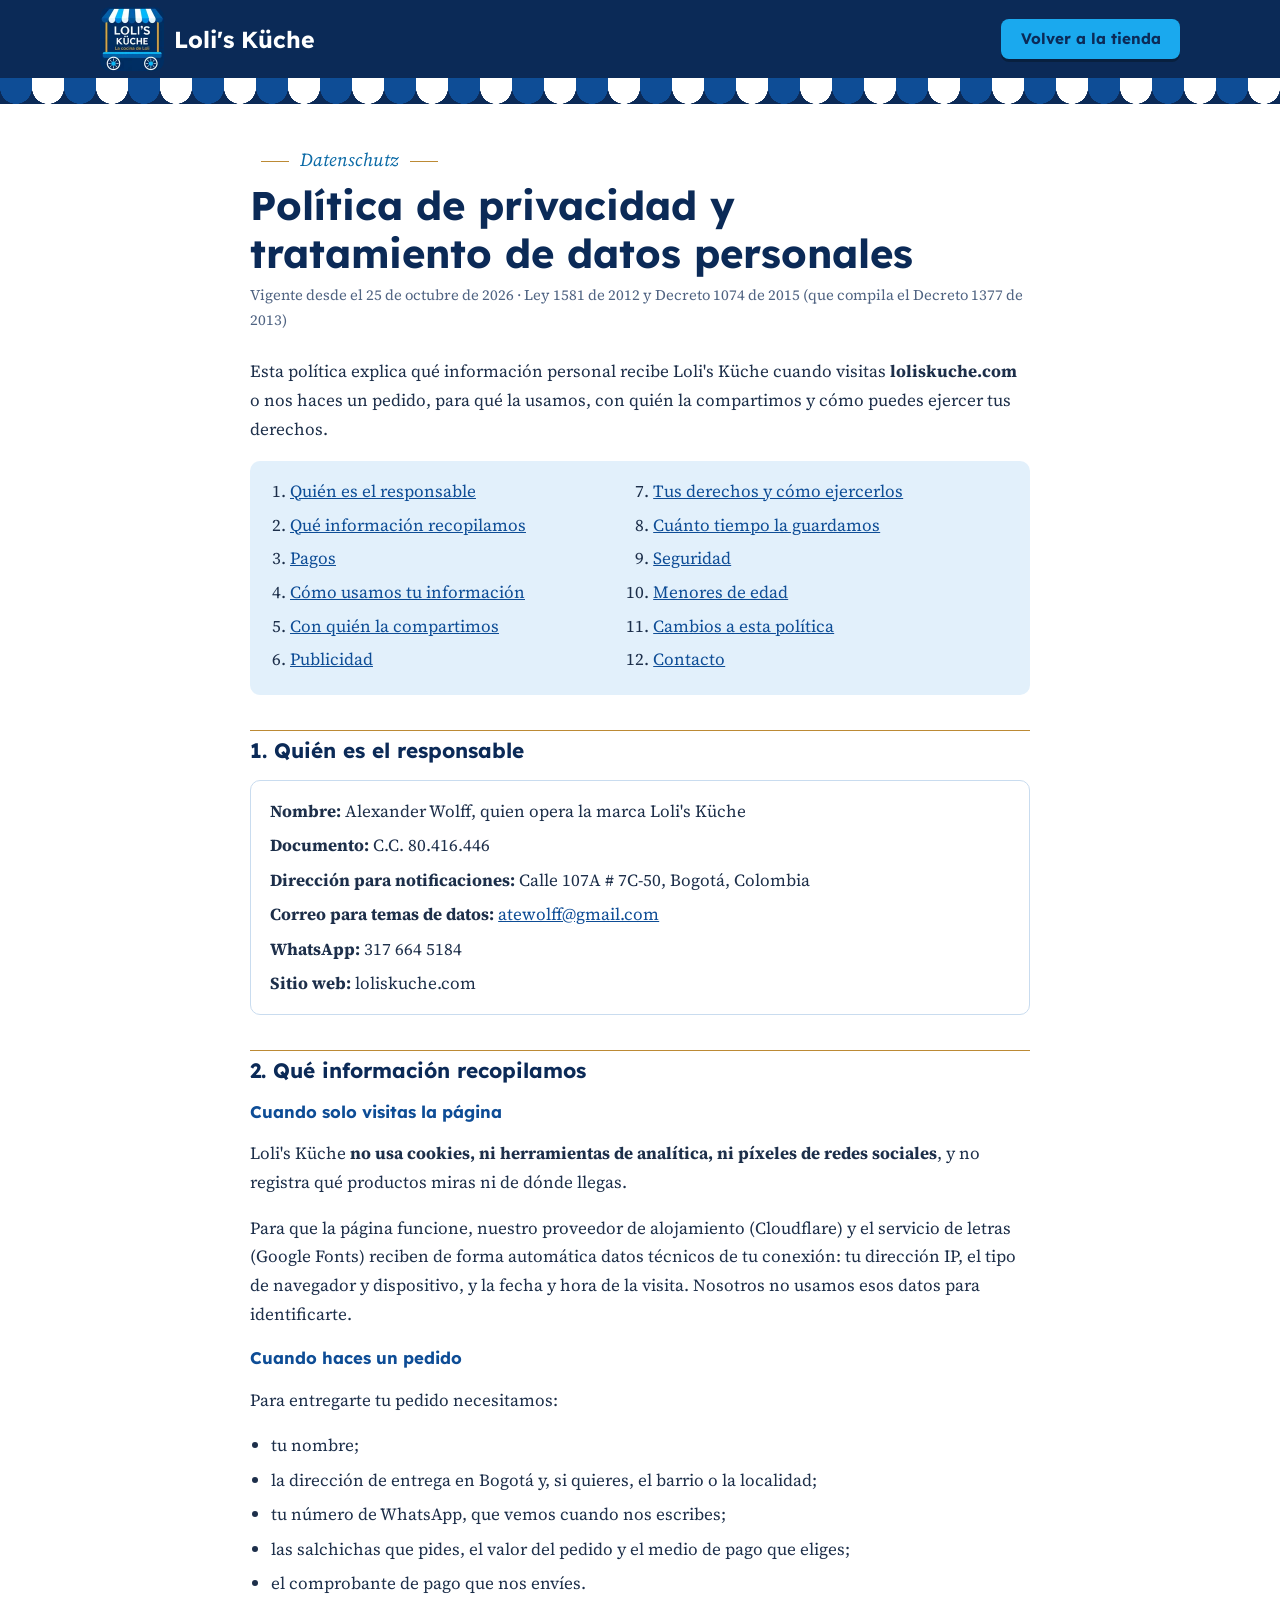
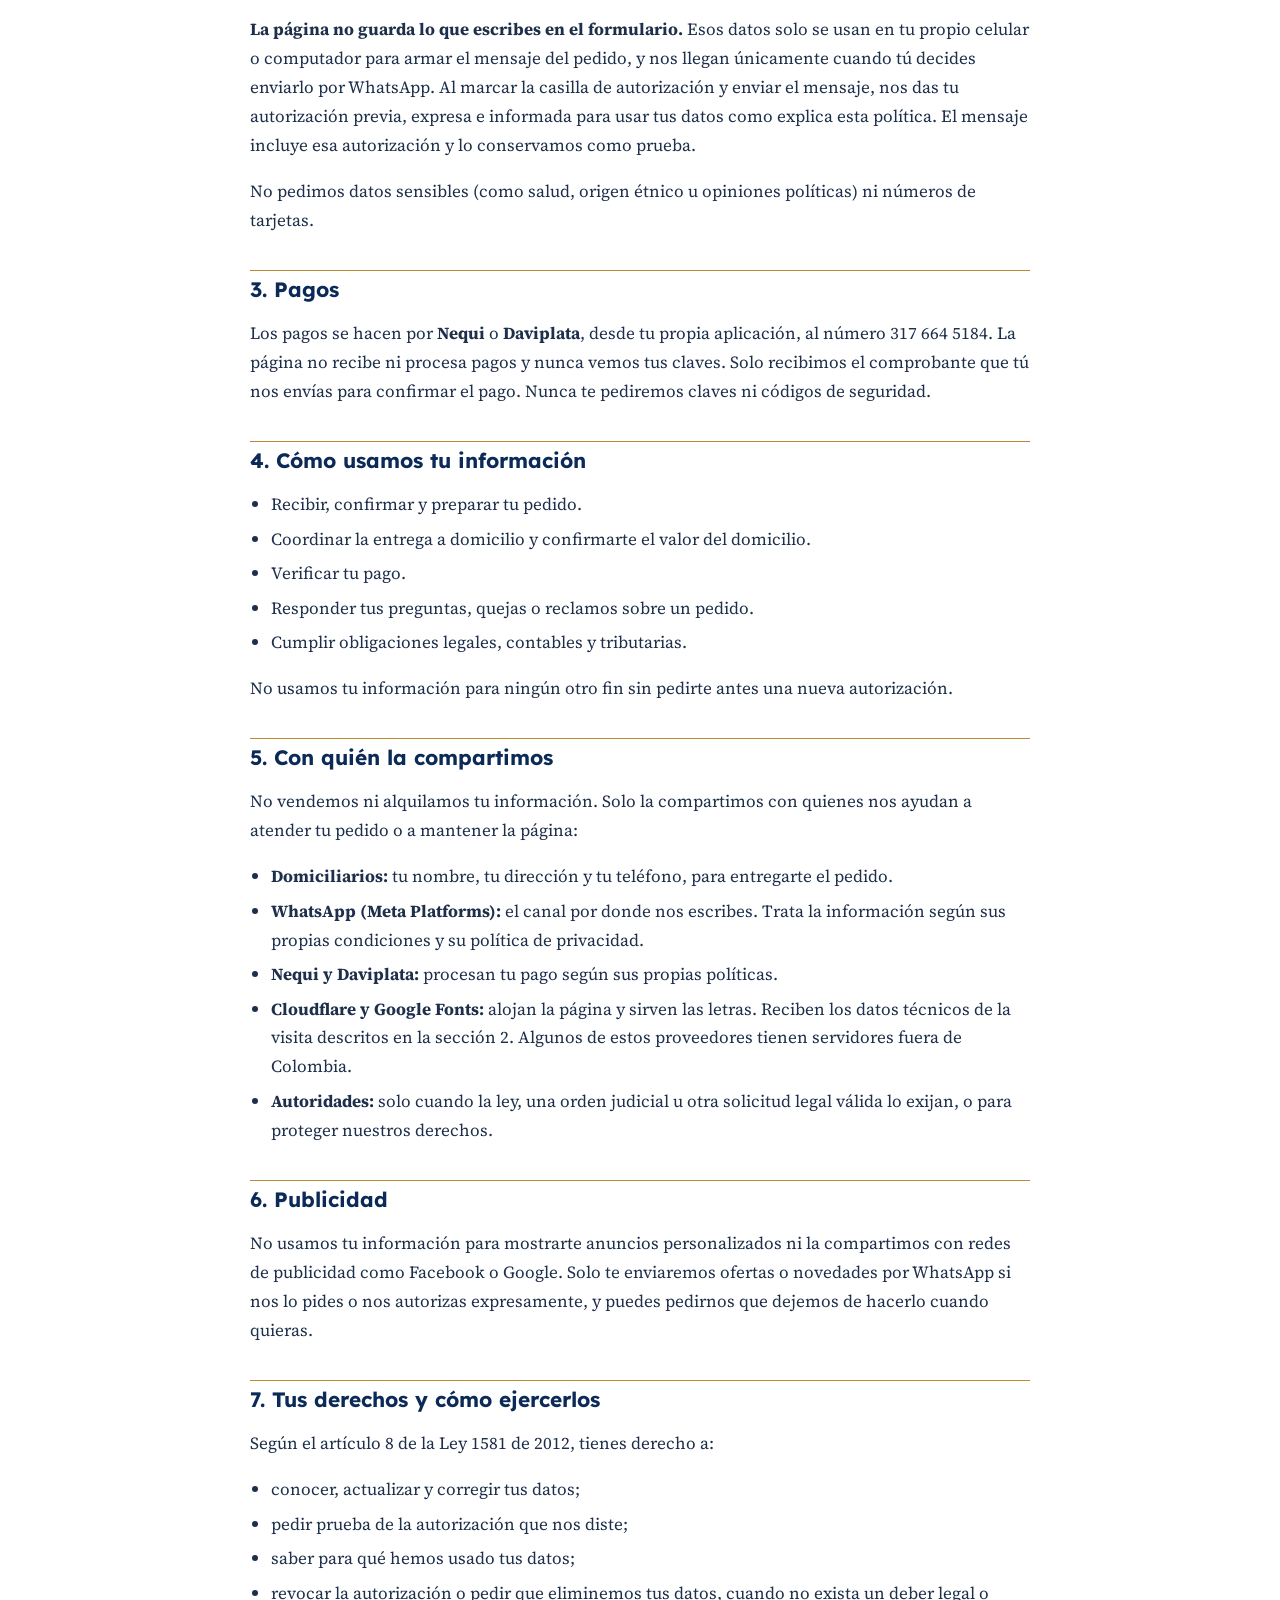
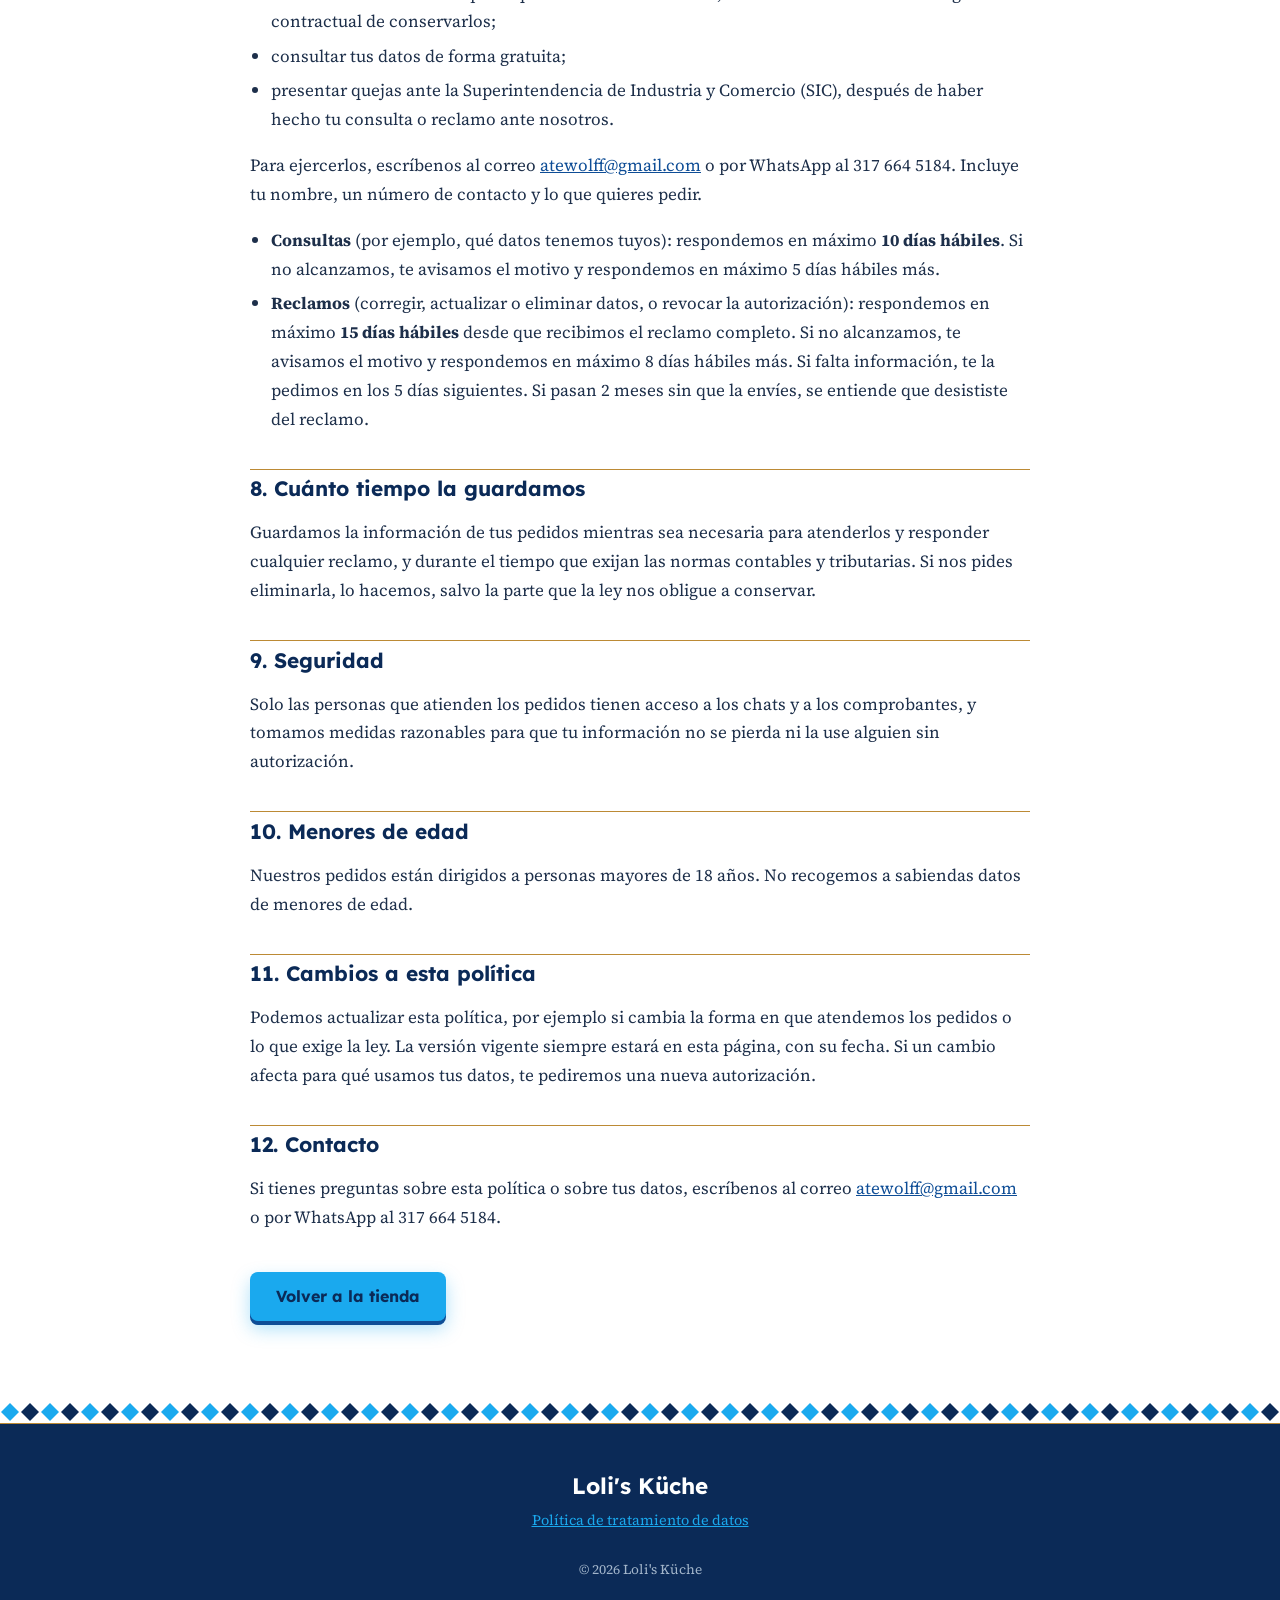
==== commit d2dc4408: "Política de privacidad con las secciones de una tienda en línea Se reorganiza en: responsable, qué i" ====
--- a/privacidad.html
+++ b/privacidad.html
@@ -3,7 +3,7 @@
 <head>
   <meta charset="utf-8">
   <meta name="viewport" content="width=device-width, initial-scale=1">
-  <title>Política de tratamiento de datos | Loli's Küche</title>
+  <title>Política de privacidad | Loli's Küche</title>
   <meta name="description" content="Política de tratamiento de datos personales de Loli's Küche, conforme a la Ley 1581 de 2012: qué datos usamos, para qué, tus derechos y cómo ejercerlos.">
   <link rel="canonical" href="https://loliskuche.com/privacidad">
   <meta name="theme-color" content="#0B2A57">
@@ -28,28 +28,30 @@
 
   <main class="legal wrap">
     <p class="eyebrow">Datenschutz</p>
-    <h1>Política de tratamiento de datos personales</h1>
+    <h1>Política de privacidad y tratamiento de datos personales</h1>
     <p class="legal__meta">Vigente desde el 25 de octubre de 2026 · Ley 1581 de 2012 y Decreto 1074 de 2015 (que compila el Decreto 1377 de 2013)</p>
+
+    <p>Esta política explica qué información personal recibe Loli's Küche cuando visitas <strong>loliskuche.com</strong> o nos haces un pedido, para qué la usamos, con quién la compartimos y cómo puedes ejercer tus derechos.</p>
 
     <nav class="legal__toc" aria-label="Contenido">
       <ol>
         <li><a href="#responsable">Quién es el responsable</a></li>
-        <li><a href="#datos">Qué datos usamos</a></li>
-        <li><a href="#finalidades">Para qué los usamos</a></li>
-        <li><a href="#como">Cómo los recibimos</a></li>
-        <li><a href="#terceros">Con quién se comparten</a></li>
-        <li><a href="#conservacion">Cuánto tiempo los guardamos</a></li>
-        <li><a href="#derechos">Tus derechos</a></li>
-        <li><a href="#procedimiento">Cómo ejercer tus derechos</a></li>
+        <li><a href="#recopilamos">Qué información recopilamos</a></li>
+        <li><a href="#pagos">Pagos</a></li>
+        <li><a href="#usamos">Cómo usamos tu información</a></li>
+        <li><a href="#compartimos">Con quién la compartimos</a></li>
+        <li><a href="#publicidad">Publicidad</a></li>
+        <li><a href="#derechos">Tus derechos y cómo ejercerlos</a></li>
+        <li><a href="#retencion">Cuánto tiempo la guardamos</a></li>
         <li><a href="#seguridad">Seguridad</a></li>
         <li><a href="#menores">Menores de edad</a></li>
         <li><a href="#cambios">Cambios a esta política</a></li>
+        <li><a href="#contacto">Contacto</a></li>
       </ol>
     </nav>
 
     <section id="responsable">
       <h2>1. Quién es el responsable</h2>
-      <p>El responsable del tratamiento de tus datos personales es:</p>
       <ul class="legal__card">
         <li><strong>Nombre:</strong> Alexander Wolff, quien opera la marca Loli's Küche</li>
         <li><strong>Documento:</strong> C.C. 80.416.446</li>
@@ -60,87 +62,99 @@
       </ul>
     </section>
 
-    <section id="datos">
-      <h2>2. Qué datos usamos</h2>
-      <p>Solo pedimos los datos necesarios para entregarte tu pedido:</p>
+    <section id="recopilamos">
+      <h2>2. Qué información recopilamos</h2>
+      <h3>Cuando solo visitas la página</h3>
+      <p>Loli's Küche <strong>no usa cookies, ni herramientas de analítica, ni píxeles de redes sociales</strong>, y no registra qué productos miras ni de dónde llegas.</p>
+      <p>Para que la página funcione, nuestro proveedor de alojamiento (Cloudflare) y el servicio de letras (Google Fonts) reciben de forma automática datos técnicos de tu conexión: tu dirección IP, el tipo de navegador y dispositivo, y la fecha y hora de la visita. Nosotros no usamos esos datos para identificarte.</p>
+      <h3>Cuando haces un pedido</h3>
+      <p>Para entregarte tu pedido necesitamos:</p>
       <ul>
-        <li><strong>Datos de identificación y contacto:</strong> tu nombre y tu número de WhatsApp.</li>
-        <li><strong>Datos de entrega:</strong> la dirección, el barrio o localidad en Bogotá y las indicaciones que nos des.</li>
-        <li><strong>Datos del pedido y del pago:</strong> las salchichas que pides, el valor, el medio de pago que eliges (Nequi o Daviplata) y el comprobante de pago que nos envíes.</li>
+        <li>tu nombre;</li>
+        <li>la dirección de entrega en Bogotá y, si quieres, el barrio o la localidad;</li>
+        <li>tu número de WhatsApp, que vemos cuando nos escribes;</li>
+        <li>las salchichas que pides, el valor del pedido y el medio de pago que eliges;</li>
+        <li>el comprobante de pago que nos envíes.</li>
       </ul>
-      <p>No pedimos datos sensibles (como salud, origen racial u opiniones políticas) ni datos de tarjetas. No compramos ni vendemos bases de datos.</p>
+      <p><strong>La página no guarda lo que escribes en el formulario.</strong> Esos datos solo se usan en tu propio celular o computador para armar el mensaje del pedido, y nos llegan únicamente cuando tú decides enviarlo por WhatsApp. Al marcar la casilla de autorización y enviar el mensaje, nos das tu autorización previa, expresa e informada para usar tus datos como explica esta política. El mensaje incluye esa autorización y lo conservamos como prueba.</p>
+      <p>No pedimos datos sensibles (como salud, origen étnico u opiniones políticas) ni números de tarjetas.</p>
     </section>
 
-    <section id="finalidades">
-      <h2>3. Para qué los usamos</h2>
+    <section id="pagos">
+      <h2>3. Pagos</h2>
+      <p>Los pagos se hacen por <strong>Nequi</strong> o <strong>Daviplata</strong>, desde tu propia aplicación, al número 317 664 5184. La página no recibe ni procesa pagos y nunca vemos tus claves. Solo recibimos el comprobante que tú nos envías para confirmar el pago. Nunca te pediremos claves ni códigos de seguridad.</p>
+    </section>
+
+    <section id="usamos">
+      <h2>4. Cómo usamos tu información</h2>
       <ul>
         <li>Recibir, confirmar y preparar tu pedido.</li>
         <li>Coordinar la entrega a domicilio y confirmarte el valor del domicilio.</li>
         <li>Verificar tu pago.</li>
-        <li>Atender tus preguntas, quejas, reclamos o garantías sobre un pedido.</li>
+        <li>Responder tus preguntas, quejas o reclamos sobre un pedido.</li>
         <li>Cumplir obligaciones legales, contables y tributarias.</li>
       </ul>
-      <p>Solo te enviaremos ofertas o novedades si nos lo pides o nos autorizas expresamente, y puedes pedir que dejemos de hacerlo en cualquier momento.</p>
+      <p>No usamos tu información para ningún otro fin sin pedirte antes una nueva autorización.</p>
     </section>
 
-    <section id="como">
-      <h2>4. Cómo los recibimos</h2>
-      <p>La página loliskuche.com <strong>no guarda los datos que escribes</strong> en el formulario del pedido. Esos datos solo se usan en tu propio celular o computador para armar un mensaje. El mensaje nos llega únicamente cuando tú decides enviarlo por WhatsApp.</p>
-      <p>Al marcar la casilla de autorización y enviar tu pedido por WhatsApp, nos das tu <strong>autorización previa, expresa e informada</strong> para tratar tus datos con las finalidades de esta política. El mensaje incluye esa aceptación, y lo conservamos como prueba de la autorización.</p>
+    <section id="compartimos">
+      <h2>5. Con quién la compartimos</h2>
+      <p>No vendemos ni alquilamos tu información. Solo la compartimos con quienes nos ayudan a atender tu pedido o a mantener la página:</p>
+      <ul>
+        <li><strong>Domiciliarios:</strong> tu nombre, tu dirección y tu teléfono, para entregarte el pedido.</li>
+        <li><strong>WhatsApp (Meta Platforms):</strong> el canal por donde nos escribes. Trata la información según sus propias condiciones y su política de privacidad.</li>
+        <li><strong>Nequi y Daviplata:</strong> procesan tu pago según sus propias políticas.</li>
+        <li><strong>Cloudflare y Google Fonts:</strong> alojan la página y sirven las letras. Reciben los datos técnicos de la visita descritos en la sección 2. Algunos de estos proveedores tienen servidores fuera de Colombia.</li>
+        <li><strong>Autoridades:</strong> solo cuando la ley, una orden judicial u otra solicitud legal válida lo exijan, o para proteger nuestros derechos.</li>
+      </ul>
     </section>
 
-    <section id="terceros">
-      <h2>5. Con quién se comparten</h2>
-      <ul>
-        <li><strong>Domiciliarios:</strong> les damos solo tu nombre, tu dirección y tu teléfono para que puedan entregarte el pedido.</li>
-        <li><strong>WhatsApp (Meta Platforms):</strong> por donde nos escribes. WhatsApp trata la información según sus propias condiciones y su política de privacidad.</li>
-        <li><strong>Nequi y Daviplata:</strong> procesan tu pago según sus propias políticas.</li>
-        <li><strong>Proveedores de la página:</strong> Cloudflare aloja el sitio y Google Fonts sirve las letras. Al visitarlo pueden registrar datos técnicos como tu dirección IP y tu navegador. Algunos de estos proveedores están fuera de Colombia.</li>
-        <li><strong>Autoridades:</strong> solo cuando la ley o una orden judicial lo exijan.</li>
-      </ul>
-      <p>La página no usa cookies propias de publicidad ni de seguimiento.</p>
-    </section>
-
-    <section id="conservacion">
-      <h2>6. Cuánto tiempo los guardamos</h2>
-      <p>Guardamos tus datos mientras sean necesarios para atender tu pedido y sus garantías, y durante el tiempo que exijan las normas contables y tributarias. Después los eliminamos, salvo que la ley nos obligue a conservarlos.</p>
+    <section id="publicidad">
+      <h2>6. Publicidad</h2>
+      <p>No usamos tu información para mostrarte anuncios personalizados ni la compartimos con redes de publicidad como Facebook o Google. Solo te enviaremos ofertas o novedades por WhatsApp si nos lo pides o nos autorizas expresamente, y puedes pedirnos que dejemos de hacerlo cuando quieras.</p>
     </section>
 
     <section id="derechos">
-      <h2>7. Tus derechos</h2>
-      <p>Como titular de tus datos tienes derecho a (artículo 8 de la Ley 1581 de 2012):</p>
+      <h2>7. Tus derechos y cómo ejercerlos</h2>
+      <p>Según el artículo 8 de la Ley 1581 de 2012, tienes derecho a:</p>
       <ul>
-        <li>Conocer, actualizar y rectificar tus datos.</li>
-        <li>Pedir prueba de la autorización que nos diste.</li>
-        <li>Que te informemos para qué hemos usado tus datos.</li>
-        <li>Revocar la autorización o pedir que eliminemos tus datos, cuando no exista un deber legal o contractual de conservarlos.</li>
-        <li>Consultar tus datos de forma gratuita.</li>
-        <li>Presentar quejas ante la Superintendencia de Industria y Comercio (SIC) por infracciones a la ley, después de haber hecho tu consulta o reclamo ante nosotros.</li>
+        <li>conocer, actualizar y corregir tus datos;</li>
+        <li>pedir prueba de la autorización que nos diste;</li>
+        <li>saber para qué hemos usado tus datos;</li>
+        <li>revocar la autorización o pedir que eliminemos tus datos, cuando no exista un deber legal o contractual de conservarlos;</li>
+        <li>consultar tus datos de forma gratuita;</li>
+        <li>presentar quejas ante la Superintendencia de Industria y Comercio (SIC), después de haber hecho tu consulta o reclamo ante nosotros.</li>
+      </ul>
+      <p>Para ejercerlos, escríbenos al correo <a href="mailto:atewolff@gmail.com">atewolff@gmail.com</a> o por WhatsApp al 317 664 5184. Incluye tu nombre, un número de contacto y lo que quieres pedir.</p>
+      <ul>
+        <li><strong>Consultas</strong> (por ejemplo, qué datos tenemos tuyos): respondemos en máximo <strong>10 días hábiles</strong>. Si no alcanzamos, te avisamos el motivo y respondemos en máximo 5 días hábiles más.</li>
+        <li><strong>Reclamos</strong> (corregir, actualizar o eliminar datos, o revocar la autorización): respondemos en máximo <strong>15 días hábiles</strong> desde que recibimos el reclamo completo. Si no alcanzamos, te avisamos el motivo y respondemos en máximo 8 días hábiles más. Si falta información, te la pedimos en los 5 días siguientes. Si pasan 2 meses sin que la envíes, se entiende que desististe del reclamo.</li>
       </ul>
     </section>
 
-    <section id="procedimiento">
-      <h2>8. Cómo ejercer tus derechos</h2>
-      <p>Escríbenos al correo <a href="mailto:atewolff@gmail.com">atewolff@gmail.com</a> o por WhatsApp al 317 664 5184. Incluye tu nombre, tu número de contacto, qué quieres pedir y, si es un reclamo, los documentos que quieras hacer valer.</p>
-      <ul>
-        <li><strong>Consultas</strong> (por ejemplo, qué datos tenemos tuyos): te respondemos en máximo <strong>10 días hábiles</strong>. Si no alcanzamos, te avisamos el motivo y te respondemos en máximo 5 días hábiles más.</li>
-        <li><strong>Reclamos</strong> (corregir, actualizar o eliminar datos, o revocar la autorización): te respondemos en máximo <strong>15 días hábiles</strong> desde que lo recibimos completo. Si no alcanzamos, te avisamos el motivo y te respondemos en máximo 8 días hábiles más. Si falta información, te la pedimos en los 5 días siguientes. Si pasan 2 meses sin que la envíes, se entiende que desististe del reclamo.</li>
-      </ul>
+    <section id="retencion">
+      <h2>8. Cuánto tiempo la guardamos</h2>
+      <p>Guardamos la información de tus pedidos mientras sea necesaria para atenderlos y responder cualquier reclamo, y durante el tiempo que exijan las normas contables y tributarias. Si nos pides eliminarla, lo hacemos, salvo la parte que la ley nos obligue a conservar.</p>
     </section>
 
     <section id="seguridad">
       <h2>9. Seguridad</h2>
-      <p>Tomamos medidas razonables para proteger tus datos: solo las personas que atienden los pedidos tienen acceso a los chats y a los comprobantes, y no compartimos tus datos con nadie fuera de lo indicado en esta política.</p>
+      <p>Solo las personas que atienden los pedidos tienen acceso a los chats y a los comprobantes, y tomamos medidas razonables para que tu información no se pierda ni la use alguien sin autorización.</p>
     </section>
 
     <section id="menores">
       <h2>10. Menores de edad</h2>
-      <p>Nuestros pedidos están dirigidos a personas mayores de edad. No recogemos a sabiendas datos de menores de 18 años.</p>
+      <p>Nuestros pedidos están dirigidos a personas mayores de 18 años. No recogemos a sabiendas datos de menores de edad.</p>
     </section>
 
     <section id="cambios">
       <h2>11. Cambios a esta política</h2>
-      <p>Si cambiamos esta política de forma importante, lo publicaremos en esta página con la nueva fecha de vigencia. Si el cambio afecta las finalidades, te pediremos una nueva autorización.</p>
+      <p>Podemos actualizar esta política, por ejemplo si cambia la forma en que atendemos los pedidos o lo que exige la ley. La versión vigente siempre estará en esta página, con su fecha. Si un cambio afecta para qué usamos tus datos, te pediremos una nueva autorización.</p>
+    </section>
+
+    <section id="contacto">
+      <h2>12. Contacto</h2>
+      <p>Si tienes preguntas sobre esta política o sobre tus datos, escríbenos al correo <a href="mailto:atewolff@gmail.com">atewolff@gmail.com</a> o por WhatsApp al 317 664 5184.</p>
     </section>
 
     <p class="legal__back"><a href="./#menu" class="btn btn--cta">Volver a la tienda</a></p>
--- a/css/styles.css
+++ b/css/styles.css
@@ -619,3 +619,4 @@
   .legal-page .topbar .btn--cta { display: inline-flex !important; padding: .55em .9em; font-size: .85rem; }
   .legal__toc ol { columns: 1; }
 }
+.legal h3 { font-size: 1.05rem; margin: 1.2rem 0 .4rem; color: var(--blue); }
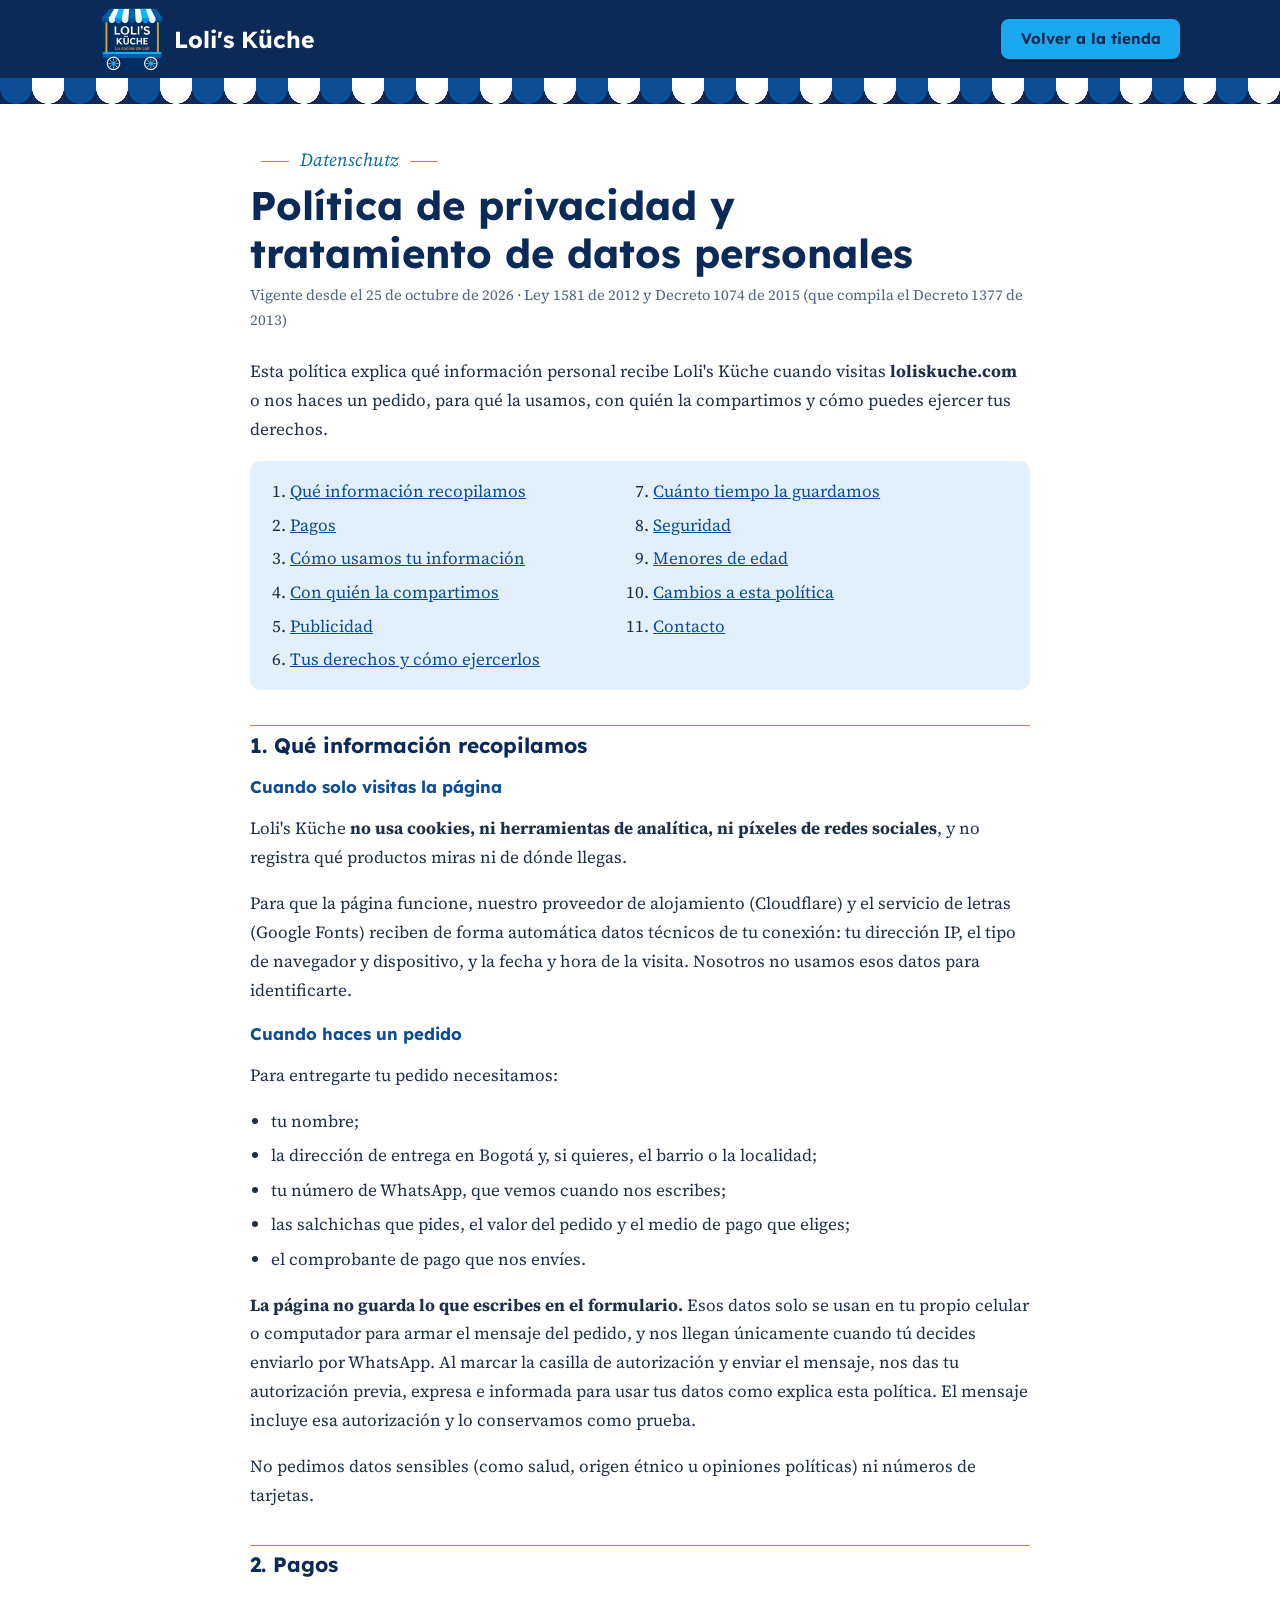
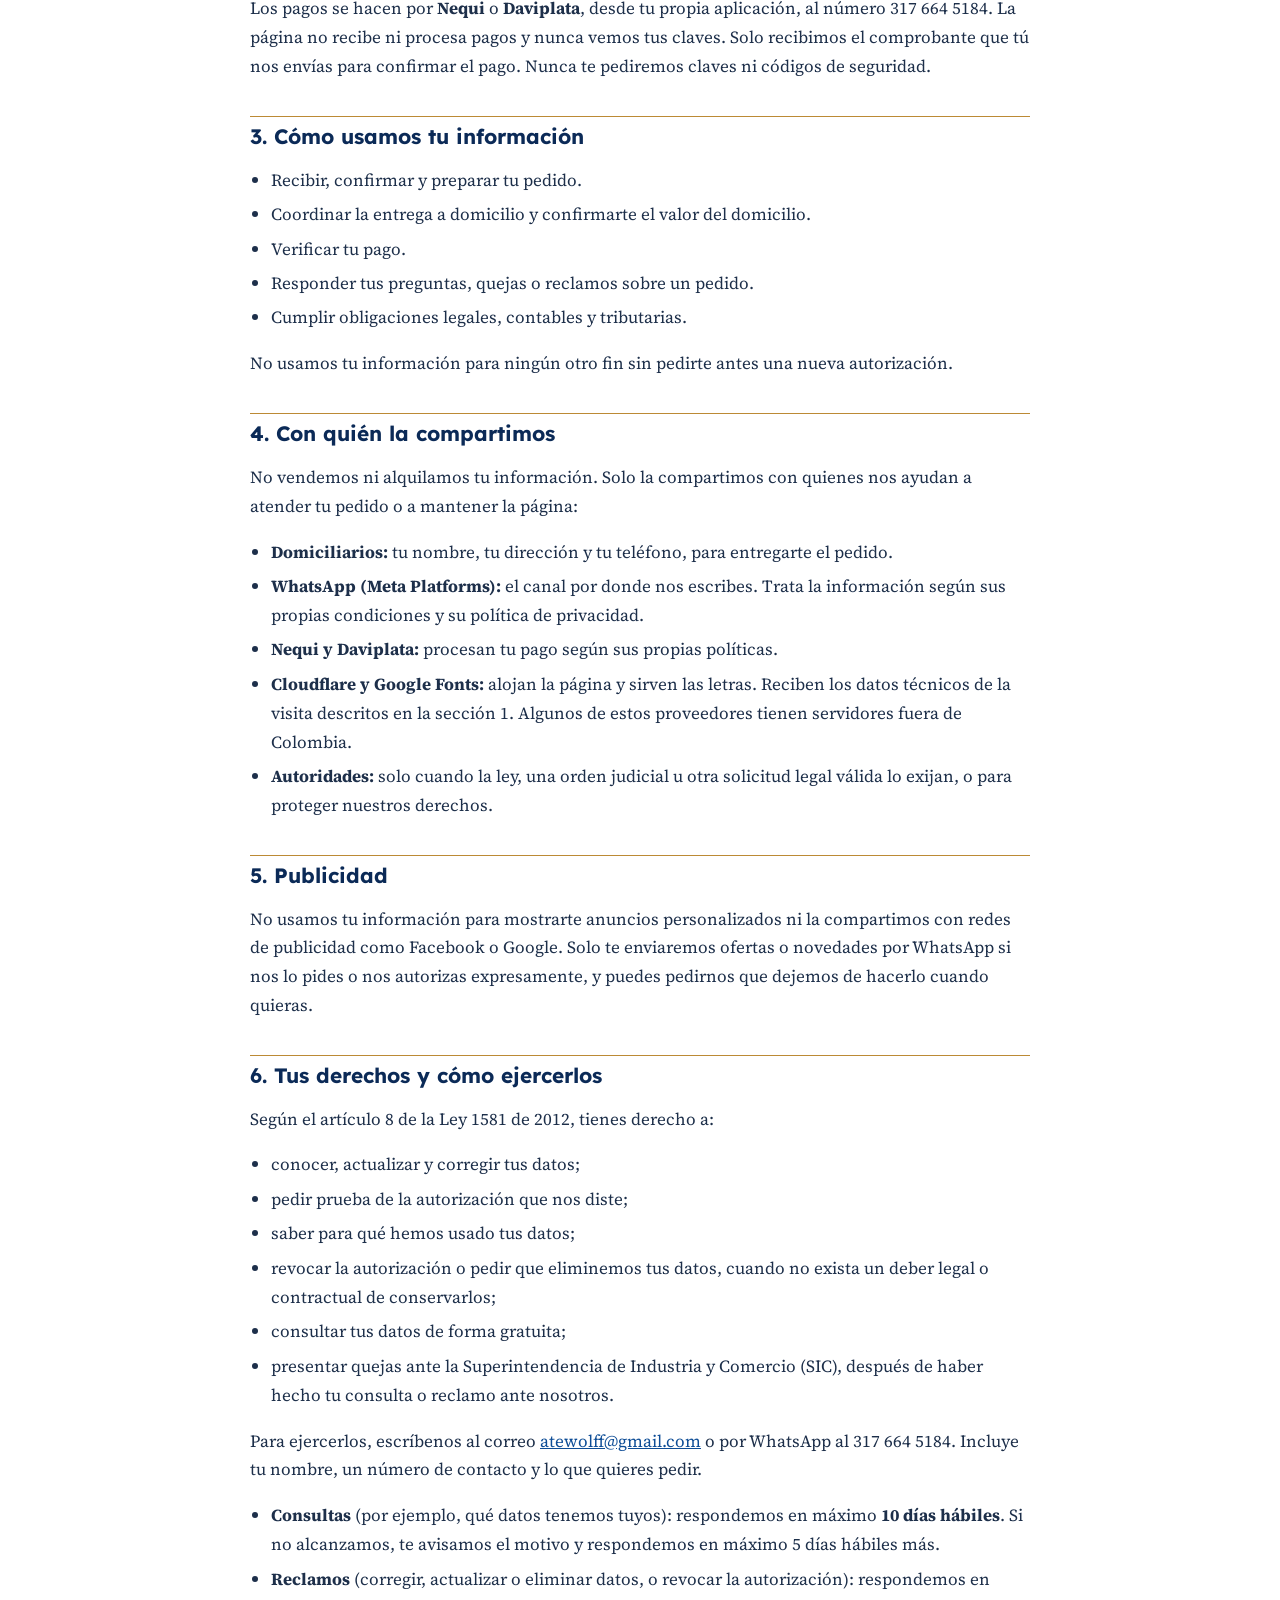
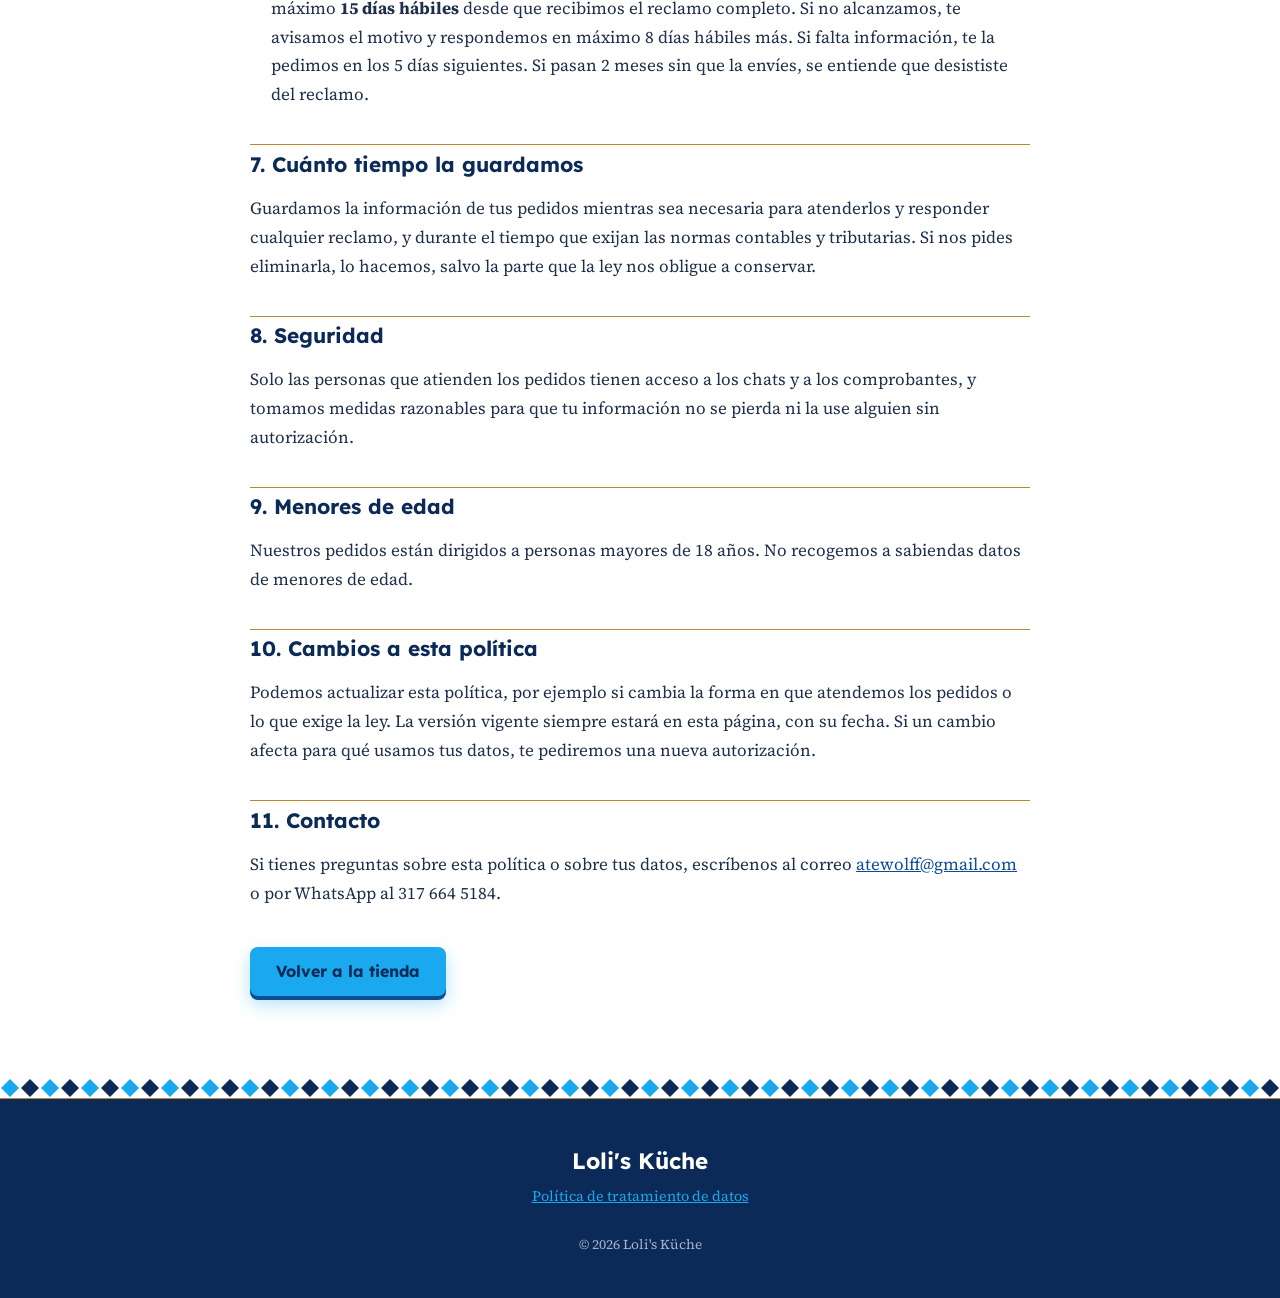
==== commit 495daa85: "Quitar la sección del responsable de la política de privacidad Se quitan nombre, documento y direcci" ====
--- a/privacidad.html
+++ b/privacidad.html
@@ -35,7 +35,6 @@
 
     <nav class="legal__toc" aria-label="Contenido">
       <ol>
-        <li><a href="#responsable">Quién es el responsable</a></li>
         <li><a href="#recopilamos">Qué información recopilamos</a></li>
         <li><a href="#pagos">Pagos</a></li>
         <li><a href="#usamos">Cómo usamos tu información</a></li>
@@ -50,20 +49,8 @@
       </ol>
     </nav>
 
-    <section id="responsable">
-      <h2>1. Quién es el responsable</h2>
-      <ul class="legal__card">
-        <li><strong>Nombre:</strong> Alexander Wolff, quien opera la marca Loli's Küche</li>
-        <li><strong>Documento:</strong> C.C. 80.416.446</li>
-        <li><strong>Dirección para notificaciones:</strong> Calle 107A # 7C-50, Bogotá, Colombia</li>
-        <li><strong>Correo para temas de datos:</strong> <a href="mailto:atewolff@gmail.com">atewolff@gmail.com</a></li>
-        <li><strong>WhatsApp:</strong> 317 664 5184</li>
-        <li><strong>Sitio web:</strong> loliskuche.com</li>
-      </ul>
-    </section>
-
     <section id="recopilamos">
-      <h2>2. Qué información recopilamos</h2>
+      <h2>1. Qué información recopilamos</h2>
       <h3>Cuando solo visitas la página</h3>
       <p>Loli's Küche <strong>no usa cookies, ni herramientas de analítica, ni píxeles de redes sociales</strong>, y no registra qué productos miras ni de dónde llegas.</p>
       <p>Para que la página funcione, nuestro proveedor de alojamiento (Cloudflare) y el servicio de letras (Google Fonts) reciben de forma automática datos técnicos de tu conexión: tu dirección IP, el tipo de navegador y dispositivo, y la fecha y hora de la visita. Nosotros no usamos esos datos para identificarte.</p>
@@ -81,12 +68,12 @@
     </section>
 
     <section id="pagos">
-      <h2>3. Pagos</h2>
+      <h2>2. Pagos</h2>
       <p>Los pagos se hacen por <strong>Nequi</strong> o <strong>Daviplata</strong>, desde tu propia aplicación, al número 317 664 5184. La página no recibe ni procesa pagos y nunca vemos tus claves. Solo recibimos el comprobante que tú nos envías para confirmar el pago. Nunca te pediremos claves ni códigos de seguridad.</p>
     </section>
 
     <section id="usamos">
-      <h2>4. Cómo usamos tu información</h2>
+      <h2>3. Cómo usamos tu información</h2>
       <ul>
         <li>Recibir, confirmar y preparar tu pedido.</li>
         <li>Coordinar la entrega a domicilio y confirmarte el valor del domicilio.</li>
@@ -98,24 +85,24 @@
     </section>
 
     <section id="compartimos">
-      <h2>5. Con quién la compartimos</h2>
+      <h2>4. Con quién la compartimos</h2>
       <p>No vendemos ni alquilamos tu información. Solo la compartimos con quienes nos ayudan a atender tu pedido o a mantener la página:</p>
       <ul>
         <li><strong>Domiciliarios:</strong> tu nombre, tu dirección y tu teléfono, para entregarte el pedido.</li>
         <li><strong>WhatsApp (Meta Platforms):</strong> el canal por donde nos escribes. Trata la información según sus propias condiciones y su política de privacidad.</li>
         <li><strong>Nequi y Daviplata:</strong> procesan tu pago según sus propias políticas.</li>
-        <li><strong>Cloudflare y Google Fonts:</strong> alojan la página y sirven las letras. Reciben los datos técnicos de la visita descritos en la sección 2. Algunos de estos proveedores tienen servidores fuera de Colombia.</li>
+        <li><strong>Cloudflare y Google Fonts:</strong> alojan la página y sirven las letras. Reciben los datos técnicos de la visita descritos en la sección 1. Algunos de estos proveedores tienen servidores fuera de Colombia.</li>
         <li><strong>Autoridades:</strong> solo cuando la ley, una orden judicial u otra solicitud legal válida lo exijan, o para proteger nuestros derechos.</li>
       </ul>
     </section>
 
     <section id="publicidad">
-      <h2>6. Publicidad</h2>
+      <h2>5. Publicidad</h2>
       <p>No usamos tu información para mostrarte anuncios personalizados ni la compartimos con redes de publicidad como Facebook o Google. Solo te enviaremos ofertas o novedades por WhatsApp si nos lo pides o nos autorizas expresamente, y puedes pedirnos que dejemos de hacerlo cuando quieras.</p>
     </section>
 
     <section id="derechos">
-      <h2>7. Tus derechos y cómo ejercerlos</h2>
+      <h2>6. Tus derechos y cómo ejercerlos</h2>
       <p>Según el artículo 8 de la Ley 1581 de 2012, tienes derecho a:</p>
       <ul>
         <li>conocer, actualizar y corregir tus datos;</li>
@@ -133,27 +120,27 @@
     </section>
 
     <section id="retencion">
-      <h2>8. Cuánto tiempo la guardamos</h2>
+      <h2>7. Cuánto tiempo la guardamos</h2>
       <p>Guardamos la información de tus pedidos mientras sea necesaria para atenderlos y responder cualquier reclamo, y durante el tiempo que exijan las normas contables y tributarias. Si nos pides eliminarla, lo hacemos, salvo la parte que la ley nos obligue a conservar.</p>
     </section>
 
     <section id="seguridad">
-      <h2>9. Seguridad</h2>
+      <h2>8. Seguridad</h2>
       <p>Solo las personas que atienden los pedidos tienen acceso a los chats y a los comprobantes, y tomamos medidas razonables para que tu información no se pierda ni la use alguien sin autorización.</p>
     </section>
 
     <section id="menores">
-      <h2>10. Menores de edad</h2>
+      <h2>9. Menores de edad</h2>
       <p>Nuestros pedidos están dirigidos a personas mayores de 18 años. No recogemos a sabiendas datos de menores de edad.</p>
     </section>
 
     <section id="cambios">
-      <h2>11. Cambios a esta política</h2>
+      <h2>10. Cambios a esta política</h2>
       <p>Podemos actualizar esta política, por ejemplo si cambia la forma en que atendemos los pedidos o lo que exige la ley. La versión vigente siempre estará en esta página, con su fecha. Si un cambio afecta para qué usamos tus datos, te pediremos una nueva autorización.</p>
     </section>
 
     <section id="contacto">
-      <h2>12. Contacto</h2>
+      <h2>11. Contacto</h2>
       <p>Si tienes preguntas sobre esta política o sobre tus datos, escríbenos al correo <a href="mailto:atewolff@gmail.com">atewolff@gmail.com</a> o por WhatsApp al 317 664 5184.</p>
     </section>
 
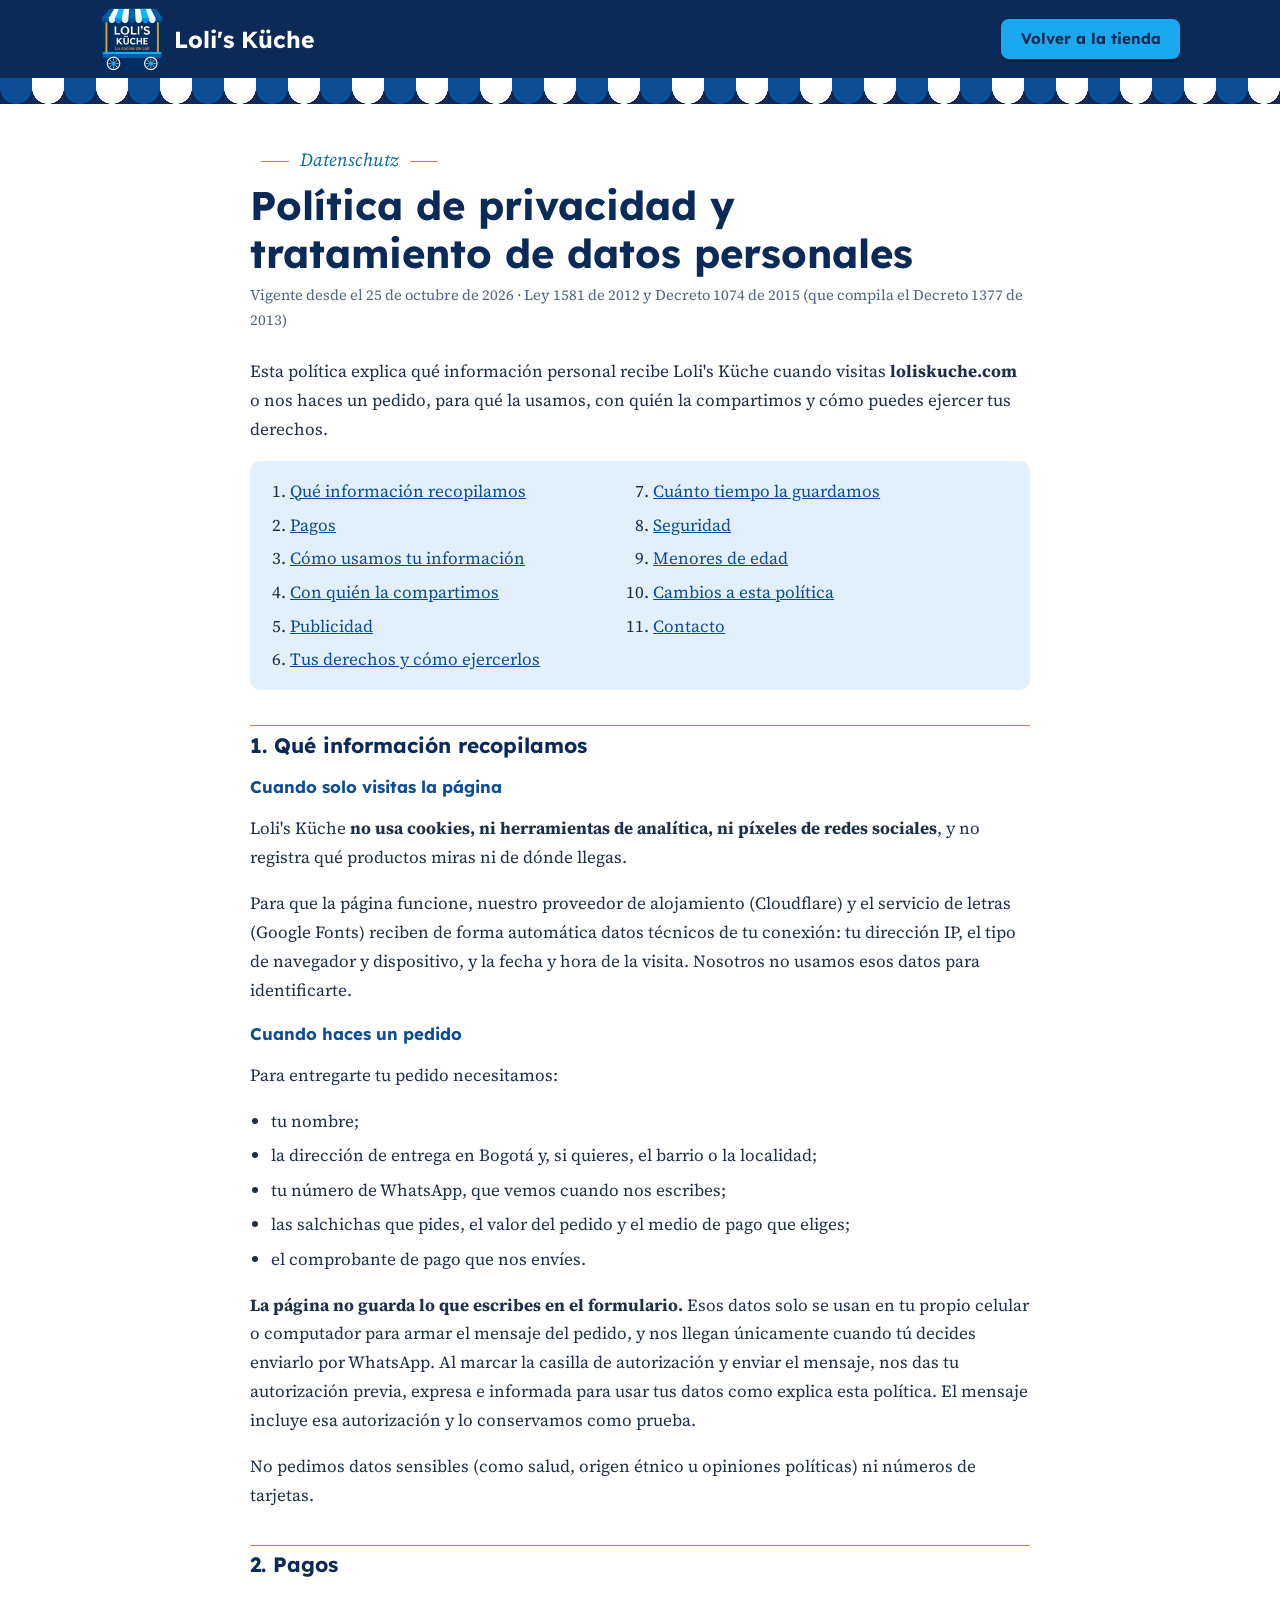
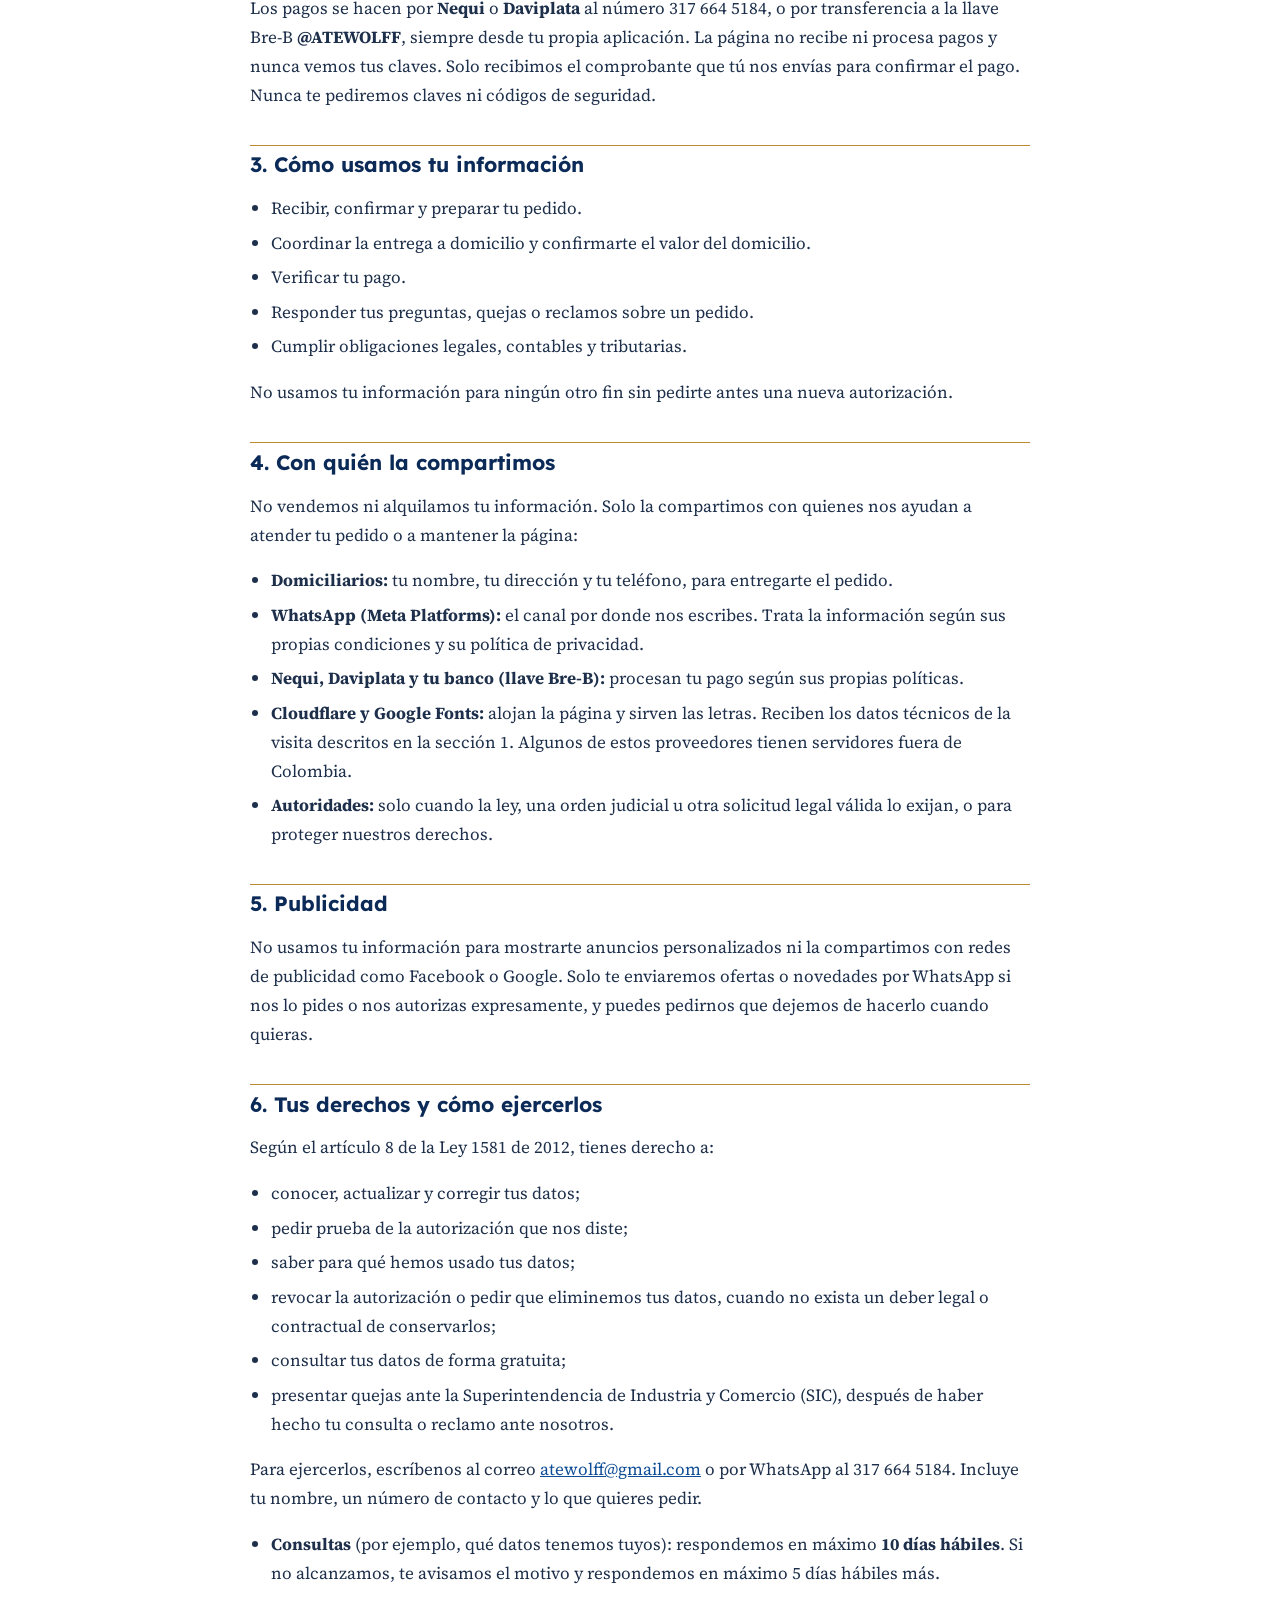
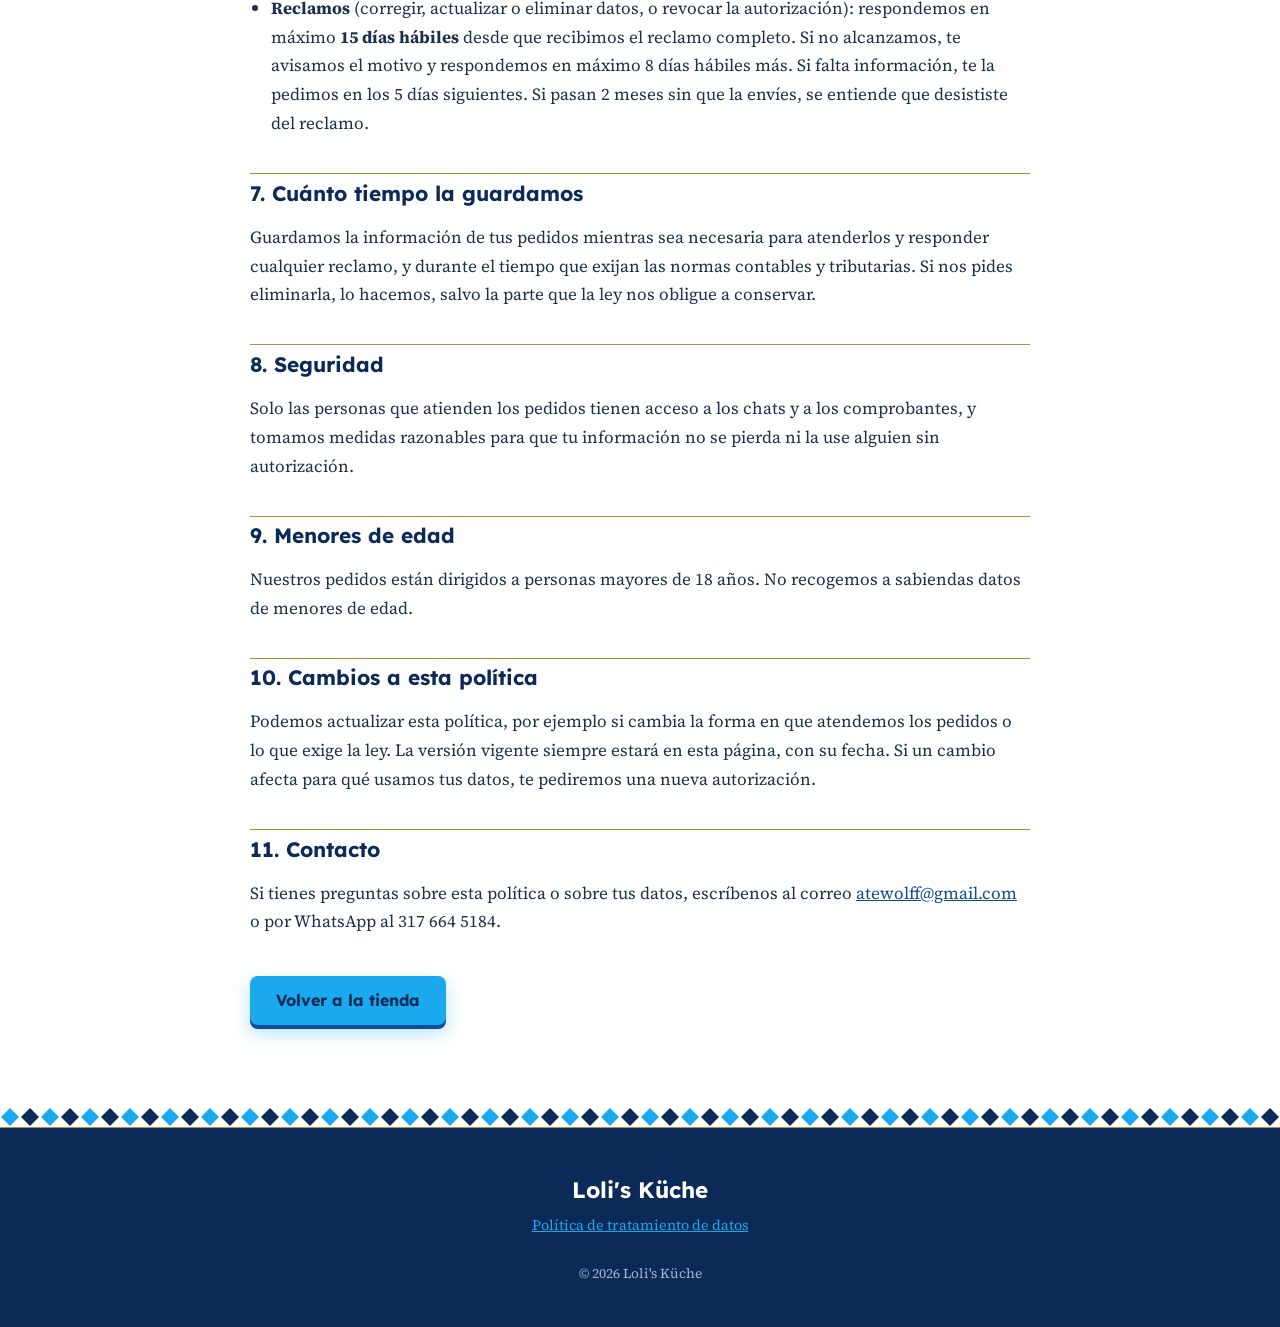
==== commit 5ccbb8f4: "Pago con llave Bre-B @ATEWOLFF Nueva opción de pago en el formulario (llega en el mensaje de WhatsAp" ====
--- a/privacidad.html
+++ b/privacidad.html
@@ -69,7 +69,7 @@
 
     <section id="pagos">
       <h2>2. Pagos</h2>
-      <p>Los pagos se hacen por <strong>Nequi</strong> o <strong>Daviplata</strong>, desde tu propia aplicación, al número 317 664 5184. La página no recibe ni procesa pagos y nunca vemos tus claves. Solo recibimos el comprobante que tú nos envías para confirmar el pago. Nunca te pediremos claves ni códigos de seguridad.</p>
+      <p>Los pagos se hacen por <strong>Nequi</strong> o <strong>Daviplata</strong> al número 317 664 5184, o por transferencia a la llave Bre-B <strong>@ATEWOLFF</strong>, siempre desde tu propia aplicación. La página no recibe ni procesa pagos y nunca vemos tus claves. Solo recibimos el comprobante que tú nos envías para confirmar el pago. Nunca te pediremos claves ni códigos de seguridad.</p>
     </section>
 
     <section id="usamos">
@@ -90,7 +90,7 @@
       <ul>
         <li><strong>Domiciliarios:</strong> tu nombre, tu dirección y tu teléfono, para entregarte el pedido.</li>
         <li><strong>WhatsApp (Meta Platforms):</strong> el canal por donde nos escribes. Trata la información según sus propias condiciones y su política de privacidad.</li>
-        <li><strong>Nequi y Daviplata:</strong> procesan tu pago según sus propias políticas.</li>
+        <li><strong>Nequi, Daviplata y tu banco (llave Bre-B):</strong> procesan tu pago según sus propias políticas.</li>
         <li><strong>Cloudflare y Google Fonts:</strong> alojan la página y sirven las letras. Reciben los datos técnicos de la visita descritos en la sección 1. Algunos de estos proveedores tienen servidores fuera de Colombia.</li>
         <li><strong>Autoridades:</strong> solo cuando la ley, una orden judicial u otra solicitud legal válida lo exijan, o para proteger nuestros derechos.</li>
       </ul>
